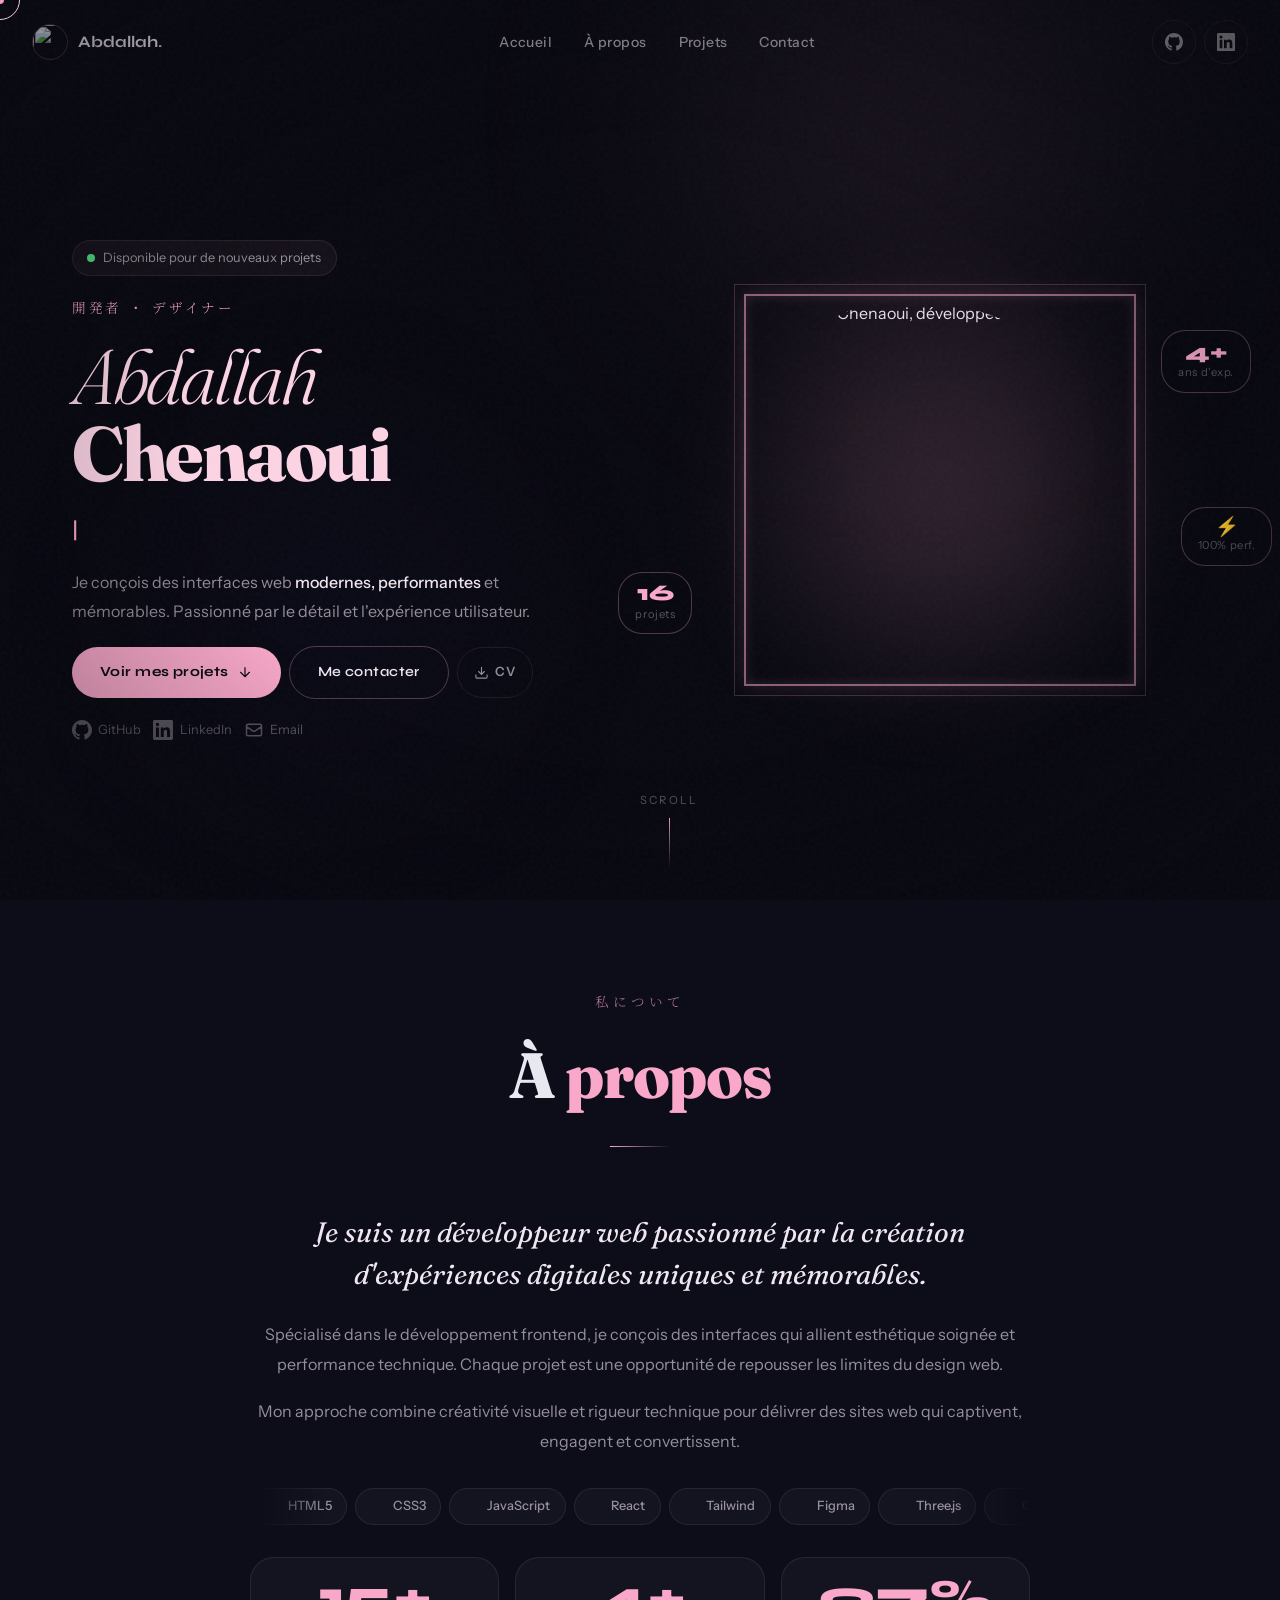
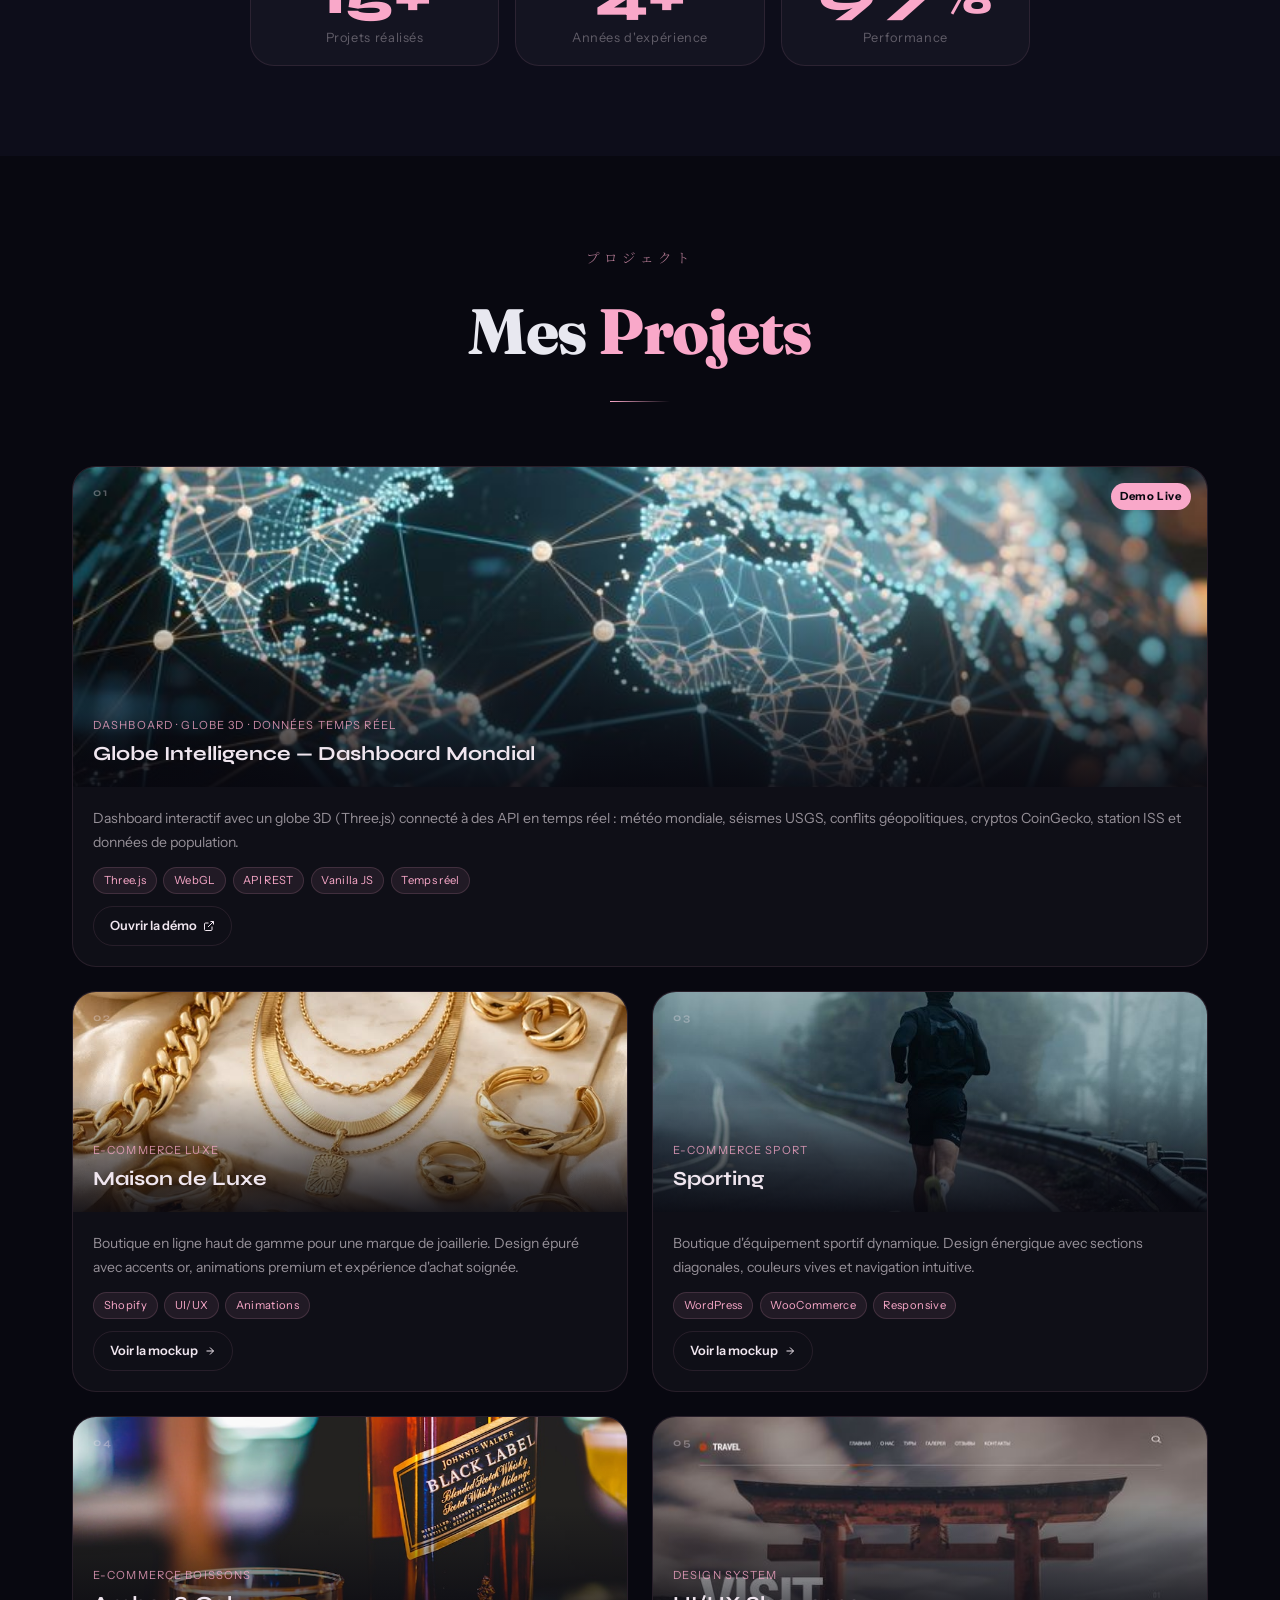
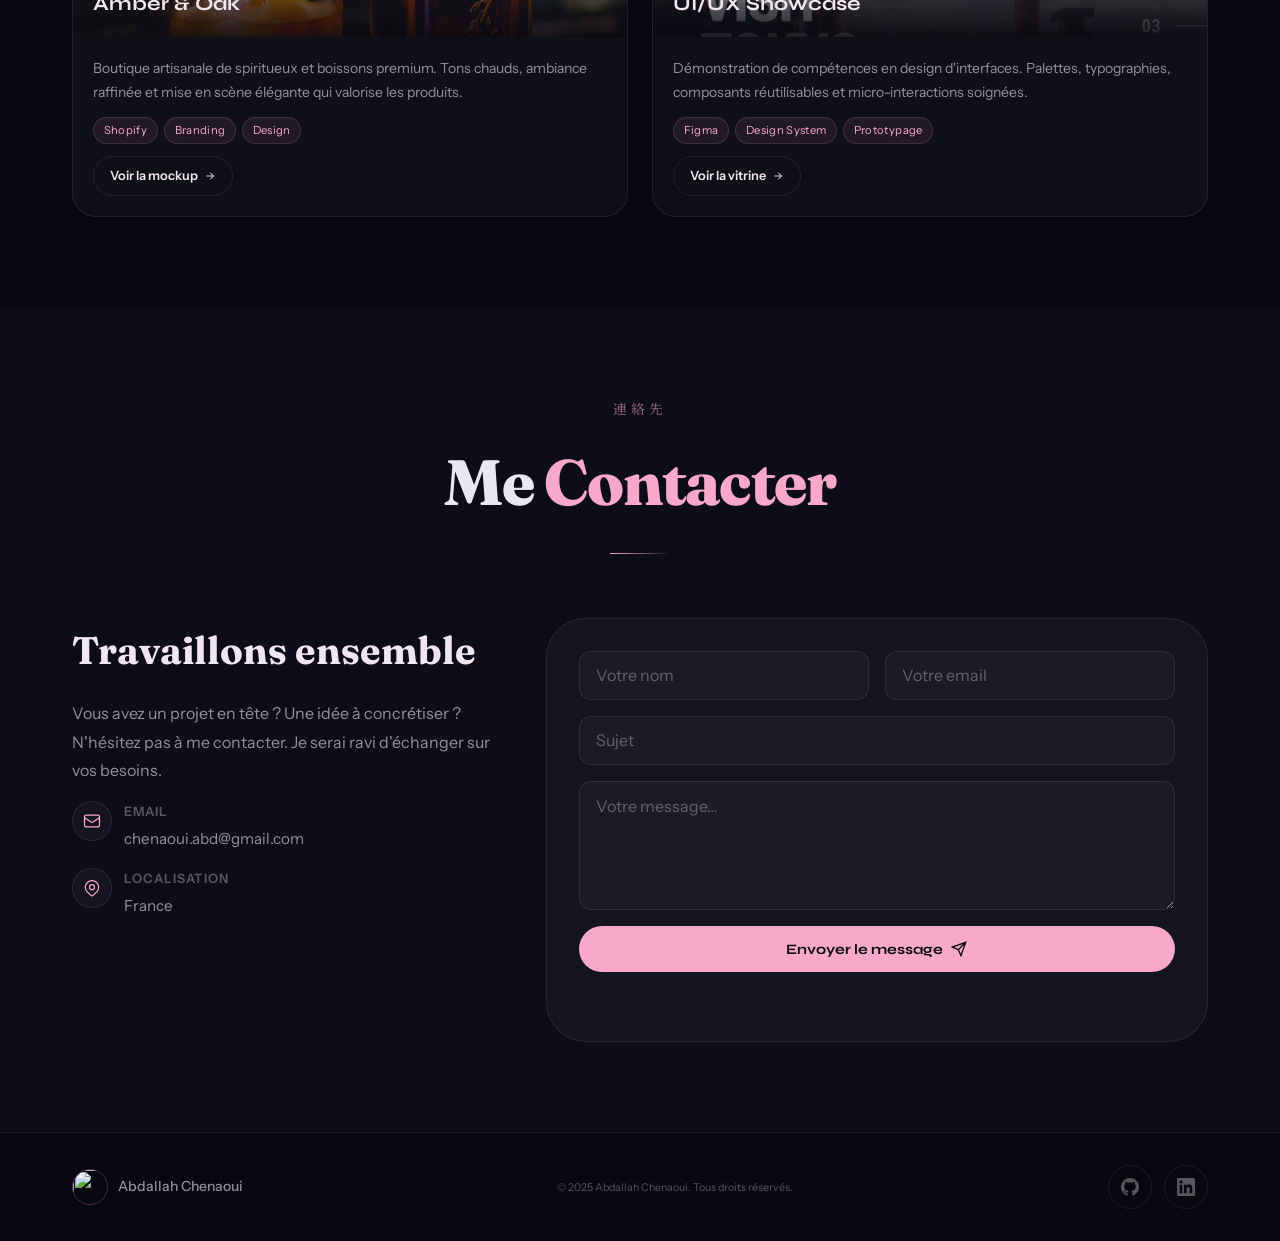
==== index.html @ 3920152a "Initial commit" ====
<!DOCTYPE html>
<html lang="fr">
<head>
  <meta charset="UTF-8">
  <meta name="viewport" content="width=device-width, initial-scale=1">
  <title>Abdallah Chenaoui — Développeur Web</title>
  <meta name="description" content="Portfolio d'Abdallah Chenaoui, développeur web avec 4 ans d'expérience. Spécialisé en interfaces modernes, performantes et accessibles.">

  <!-- SEO -->
  <meta name="robots" content="index, follow">
  <meta name="author" content="Abdallah Chenaoui">
  <link rel="canonical" href="https://abd-chenaoui.github.io/">

  <!-- Open Graph (réseaux sociaux, aperçu de lien) -->
  <meta property="og:title" content="Abdallah Chenaoui — Développeur Web">
  <meta property="og:description" content="4 ans d'expérience · 16 projets réalisés · HTML CSS JS React">
  <meta property="og:type" content="website">
  <meta property="og:url" content="https://abd-chenaoui.github.io/">
  <meta property="og:image" content="https://abd-chenaoui.github.io/photo.jpg">
  <meta property="og:locale" content="fr_FR">

  <!-- Twitter Card -->
  <meta name="twitter:card" content="summary_large_image">
  <meta name="twitter:title" content="Abdallah Chenaoui — Développeur Web">
  <meta name="twitter:description" content="4 ans d'expérience · 16 projets réalisés · HTML CSS JS React">
  <meta name="twitter:image" content="https://abd-chenaoui.github.io/photo.jpg">

  <!-- Schema.org : données structurées pour les moteurs de recherche -->
  <script type="application/ld+json">
  {
    "@context": "https://schema.org",
    "@type": "Person",
    "name": "Abdallah Chenaoui",
    "jobTitle": "Développeur Web",
    "email": "chenaoui.abd@gmail.com",
    "telephone": "+33621758979",
    "url": "https://abd-chenaoui.github.io/",
    "sameAs": [
      "https://github.com/abd-chenaoui",
      "https://www.linkedin.com/in/abd-chenaoui-pro"
    ],
    "knowsAbout": ["HTML", "CSS", "JavaScript", "React", "UI/UX", "Web Design"]
  }
  </script>

  <!-- Performance : preconnect avant toute requête externe -->
  <link rel="preconnect" href="https://fonts.googleapis.com">
  <link rel="preconnect" href="https://fonts.gstatic.com" crossorigin>
  <link rel="preconnect" href="https://cdn.jsdelivr.net">
  <link rel="preconnect" href="https://cdn.simpleicons.org">
  <link rel="dns-prefetch" href="//cdn.jsdelivr.net"><!-- fallback navigateurs anciens -->

  <!-- Fonts avec display=swap = texte visible immédiatement -->
  <link href="https://fonts.googleapis.com/css2?family=Fraunces:ital,opsz,wght@0,9..144,300;0,9..144,700;0,9..144,800;1,9..144,400&family=Syne:wght@700;800&family=Instrument+Sans:wght@400;500;600&family=Noto+Serif+JP:wght@200;300&display=swap" rel="stylesheet">

  <!-- Styles -->
  <link rel="stylesheet" href="css/main.css">
  <link rel="stylesheet" href="css/animations.css">

  <!-- Styles critiques inline pour le hero (évite FOUC) -->
  <style>
    /* Animation d'entrée des éléments hero — inline pour performance */
    .hero-available { animation: heroIn 0.7s 3.2s var(--ease-spring) both; }
    .hero-jp        { animation: heroIn 0.7s 3.4s var(--ease-spring) both; }
    .hero-name      { animation: heroIn 0.8s 3.6s var(--ease-spring) both; }
    .hero-role-wrap { animation: heroIn 0.7s 3.8s var(--ease-spring) both; }
    .hero-desc      { animation: heroIn 0.7s 4.0s var(--ease-spring) both; }
    .hero-actions   { animation: heroIn 0.7s 4.2s var(--ease-spring) both; }
    .hero-socials   { animation: heroIn 0.7s 4.4s var(--ease-spring) both; }
    .hero-visual    { animation: heroPhotoIn 1s 3.5s var(--ease-spring) both; }
    @keyframes heroIn {
      from { opacity: 0; transform: translateY(28px); }
      to   { opacity: 1; transform: translateY(0); }
    }
    @keyframes heroPhotoIn {
      from { opacity: 0; transform: translateX(40px) scale(0.95); }
      to   { opacity: 1; transform: translateX(0) scale(1); }
    }
  </style>
</head>
<body>

  <!-- Skip link : accessibilité clavier (WCAG 2.4.1) -->
  <a href="#main-content" class="skip-link">Aller au contenu principal</a>

  <!-- Barre de progression de scroll (CSS Scroll-Driven, zéro JS) -->
  <div class="scroll-progress" aria-hidden="true"></div>

  <!-- Curseur personnalisé (desktop uniquement via JS) -->
  <div class="cursor-dot" aria-hidden="true"></div>
  <div class="cursor-ring" aria-hidden="true"></div>

  <!-- ============================================
       LOADER — kanji sakura
       ============================================ -->
  <div class="loader" role="status" aria-label="Chargement en cours">
    <div class="loader-kanji" aria-hidden="true">桜</div>
    <div class="loader-bar" aria-hidden="true">
      <div class="loader-fill"></div>
    </div>
    <span class="loader-label">Chargement…</span>
  </div>

  <!-- ============================================
       NAVIGATION
       ============================================ -->
  <header role="banner">
    <nav class="nav" aria-label="Navigation principale">
      <!-- Logo = photo + nom -->
      <a href="#accueil" class="nav-logo" aria-label="Retour à l'accueil">
        <img src="photo.jpg" alt="" class="logo-photo" width="36" height="36" aria-hidden="true">
        <span class="nav-logo-name">Abdallah<span class="nav-logo-dot">.</span></span>
      </a>

      <!-- Liens desktop -->
      <ul class="nav-links" role="list">
        <li><a href="#accueil">Accueil</a></li>
        <li><a href="#a-propos">À propos</a></li>
        <li><a href="#projets">Projets</a></li>
        <li><a href="#contact">Contact</a></li>
      </ul>

      <!-- Liens sociaux -->
      <div class="nav-socials" aria-label="Liens sociaux">
        <a href="https://github.com/abd-chenaoui" target="_blank" rel="noopener noreferrer" aria-label="Profil GitHub">
          <svg width="18" height="18" viewBox="0 0 24 24" fill="currentColor" aria-hidden="true" focusable="false">
            <path d="M12 0C5.374 0 0 5.373 0 12c0 5.302 3.438 9.8 8.207 11.387.6.111.793-.261.793-.577v-2.234c-3.338.726-4.033-1.416-4.033-1.416-.546-1.387-1.333-1.756-1.333-1.756-1.09-.745.083-.729.083-.729 1.205.084 1.839 1.237 1.839 1.237 1.07 1.834 2.807 1.304 3.492.997.107-.775.418-1.305.762-1.604-2.665-.305-5.467-1.334-5.467-5.931 0-1.311.469-2.381 1.236-3.221-.124-.303-.535-1.524.117-3.176 0 0 1.008-.322 3.301 1.23A11.509 11.509 0 0112 5.803c1.02.005 2.047.138 3.006.404 2.291-1.552 3.297-1.23 3.297-1.23.653 1.653.242 2.874.118 3.176.77.84 1.235 1.911 1.235 3.221 0 4.609-2.807 5.624-5.479 5.921.43.372.823 1.102.823 2.222v3.293c0 .319.192.694.801.576C20.566 21.797 24 17.3 24 12c0-6.627-5.373-12-12-12z"/>
          </svg>
        </a>
        <a href="https://www.linkedin.com/in/abd-chenaoui-pro" target="_blank" rel="noopener noreferrer" aria-label="Profil LinkedIn">
          <svg width="18" height="18" viewBox="0 0 24 24" fill="currentColor" aria-hidden="true" focusable="false">
            <path d="M20.447 20.452h-3.554v-5.569c0-1.328-.027-3.037-1.852-3.037-1.853 0-2.136 1.445-2.136 2.939v5.667H9.351V9h3.414v1.561h.046c.477-.9 1.637-1.85 3.37-1.85 3.601 0 4.267 2.37 4.267 5.455v6.286zM5.337 7.433a2.062 2.062 0 01-2.063-2.065 2.064 2.064 0 112.063 2.065zm1.782 13.019H3.555V9h3.564v11.452zM22.225 0H1.771C.792 0 0 .774 0 1.729v20.542C0 23.227.792 24 1.771 24h20.451C23.2 24 24 23.227 24 22.271V1.729C24 .774 23.2 0 22.222 0h.003z"/>
          </svg>
        </a>
      </div>

      <!-- Hamburger mobile -->
      <button class="nav-toggle" aria-label="Ouvrir le menu" aria-expanded="false" aria-controls="mobile-menu" type="button">
        <span aria-hidden="true"></span>
        <span aria-hidden="true"></span>
        <span aria-hidden="true"></span>
      </button>
    </nav>

    <!-- Backdrop sombre cliquable pour fermer le menu mobile -->
    <div class="mobile-overlay" id="mobile-overlay" aria-hidden="true"></div>

    <!-- Menu mobile — panneau latéral version améliorée -->
    <nav class="mobile-menu" id="mobile-menu" aria-label="Menu mobile" aria-hidden="true">
      <!-- En-tête du panneau -->
      <div class="mobile-menu-header">
        <span class="mobile-menu-label">Navigation</span>
        <button class="mobile-menu-close" id="mobile-menu-close" aria-label="Fermer le menu" type="button">
          <span class="x-icon" aria-hidden="true">
            <span class="x-line x-line-1"></span>
            <span class="x-line x-line-2"></span>
          </span>
        </button>
      </div>

      <!-- Liens principaux — sans numéros -->
      <ul class="mobile-nav-links" role="list">
        <li><a href="#accueil"  class="mobile-nav-link">Accueil</a></li>
        <li><a href="#a-propos" class="mobile-nav-link">À propos</a></li>
        <li><a href="#projets"  class="mobile-nav-link">Projets</a></li>
        <li><a href="#contact"  class="mobile-nav-link">Contact</a></li>
      </ul>

      <!-- Footer : icônes sociales + tagline -->
      <div class="mobile-menu-footer">
        <div class="mobile-menu-sep" aria-hidden="true"></div>
        <div class="mobile-social-links">
          <a href="https://github.com/abd-chenaoui" target="_blank" rel="noopener noreferrer" class="mobile-social-link" aria-label="GitHub">
            <svg width="20" height="20" viewBox="0 0 24 24" fill="currentColor" aria-hidden="true"><path d="M12 2C6.477 2 2 6.477 2 12c0 4.418 2.865 8.166 6.839 9.489.5.092.682-.217.682-.482 0-.237-.009-.868-.013-1.703-2.782.604-3.369-1.341-3.369-1.341-.454-1.155-1.11-1.463-1.11-1.463-.908-.62.069-.608.069-.608 1.003.07 1.531 1.031 1.531 1.031.892 1.529 2.341 1.087 2.91.832.092-.647.35-1.088.636-1.338-2.22-.253-4.555-1.111-4.555-4.943 0-1.091.39-1.984 1.03-2.682-.103-.253-.447-1.27.098-2.646 0 0 .84-.269 2.75 1.025A9.578 9.578 0 0 1 12 6.836a9.59 9.59 0 0 1 2.504.337c1.909-1.294 2.747-1.025 2.747-1.025.547 1.376.203 2.394.1 2.646.64.698 1.028 1.59 1.028 2.682 0 3.841-2.337 4.687-4.565 4.935.359.309.678.919.678 1.852 0 1.336-.012 2.415-.012 2.742 0 .267.18.578.688.48C19.138 20.163 22 16.418 22 12c0-5.523-4.477-10-10-10z"/></svg>
          </a>
          <a href="https://www.linkedin.com/in/abd-chenaoui-pro" target="_blank" rel="noopener noreferrer" class="mobile-social-link" aria-label="LinkedIn">
            <svg width="20" height="20" viewBox="0 0 24 24" fill="currentColor" aria-hidden="true"><path d="M20.447 20.452h-3.554v-5.569c0-1.328-.027-3.037-1.852-3.037-1.853 0-2.136 1.445-2.136 2.939v5.667H9.351V9h3.414v1.561h.046c.477-.9 1.637-1.85 3.37-1.85 3.601 0 4.267 2.37 4.267 5.455v6.286zM5.337 7.433a2.062 2.062 0 0 1-2.063-2.065 2.064 2.064 0 1 1 2.063 2.065zm1.782 13.019H3.555V9h3.564v11.452zM22.225 0H1.771C.792 0 0 .774 0 1.729v20.542C0 23.227.792 24 1.771 24h20.451C23.2 24 24 23.227 24 22.271V1.729C24 .774 23.2 0 22.222 0h.003z"/></svg>
          </a>
        </div>
        <p class="mobile-menu-tagline">Disponible · Dev Web & UI</p>
      </div>
    </nav>
  </header>

  <main id="main-content">

    <!-- ============================================
         HERO SECTION
         ============================================ -->
    <section class="hero" id="accueil" aria-label="Introduction">

      <!-- Canvas sakura en arrière-plan -->
      <canvas id="sakura-canvas" class="hero-canvas" aria-hidden="true"></canvas>

      <!-- Blobs de lumière ambiante -->
      <div class="hero-blob hero-blob-1" aria-hidden="true"></div>
      <div class="hero-blob hero-blob-2" aria-hidden="true"></div>

      <div class="hero-inner">

        <!-- COLONNE GAUCHE : texte -->
        <div class="hero-text">

          <!-- Badge disponibilité -->
          <div class="hero-available" role="status">
            <span class="available-dot" aria-hidden="true"></span>
            Disponible pour de nouveaux projets
          </div>

          <!-- Accent japonais -->
          <span class="hero-jp" aria-hidden="true" lang="ja">開発者 ・ デザイナー</span>

          <!-- Titre principal -->
          <h1 class="hero-name">
            <span class="hero-name-first">Abdallah</span>
            <span class="hero-name-last">Chenaoui</span>
          </h1>

          <!-- Rôle avec effet de frappe -->
          <div class="hero-role-wrap" aria-label="Développeur Web · Intégrateur · UI Designer">
            <p class="hero-role">
              <span id="typed-text"></span><span class="typed-cursor" aria-hidden="true">|</span>
            </p>
          </div>

          <!-- Description courte -->
          <p class="hero-desc">
            Je conçois des interfaces web <strong>modernes, performantes</strong> et mémorables.
            Passionné par le détail et l'expérience utilisateur.
          </p>

          <!-- CTA principaux -->
          <div class="hero-actions">
            <a href="#projets" class="btn-primary">
              Voir mes projets
              <svg viewBox="0 0 24 24" fill="none" stroke="currentColor" stroke-width="1.8" width="16" height="16" aria-hidden="true" focusable="false">
                <path d="M12 5v14M5 12l7 7 7-7"/>
              </svg>
            </a>
            <a href="#contact" class="btn-secondary">
              Me contacter
            </a>
            <!-- Téléchargement CV -->
            <a href="Cv-Chenaoui-Abdallah-PF.pdf" download class="btn-cv" aria-label="Télécharger mon CV">
              <svg viewBox="0 0 24 24" fill="none" stroke="currentColor" stroke-width="1.8" width="15" height="15" aria-hidden="true" focusable="false">
                <path d="M21 15v4a2 2 0 01-2 2H5a2 2 0 01-2-2v-4M7 10l5 5 5-5M12 15V3"/>
              </svg>
              CV
            </a>
          </div>

          <!-- Liens sociaux avec labels -->
          <div class="hero-socials" aria-label="Mes liens">
            <a href="https://github.com/abd-chenaoui" target="_blank" rel="noopener noreferrer" aria-label="GitHub">
              <svg viewBox="0 0 24 24" fill="currentColor" width="20" height="20" aria-hidden="true" focusable="false">
                <path d="M12 0C5.374 0 0 5.373 0 12c0 5.302 3.438 9.8 8.207 11.387.6.111.793-.261.793-.577v-2.234c-3.338.726-4.033-1.416-4.033-1.416-.546-1.387-1.333-1.756-1.333-1.756-1.09-.745.083-.729.083-.729 1.205.084 1.839 1.237 1.839 1.237 1.07 1.834 2.807 1.304 3.492.997.107-.775.418-1.305.762-1.604-2.665-.305-5.467-1.334-5.467-5.931 0-1.311.469-2.381 1.236-3.221-.124-.303-.535-1.524.117-3.176 0 0 1.008-.322 3.301 1.23A11.509 11.509 0 0112 5.803c1.02.005 2.047.138 3.006.404 2.291-1.552 3.297-1.23 3.297-1.23.653 1.653.242 2.874.118 3.176.77.84 1.235 1.911 1.235 3.221 0 4.609-2.807 5.624-5.479 5.921.43.372.823 1.102.823 2.222v3.293c0 .319.192.694.801.576C20.566 21.797 24 17.3 24 12c0-6.627-5.373-12-12-12z"/>
              </svg>
              <span>GitHub</span>
            </a>
            <a href="https://www.linkedin.com/in/abd-chenaoui-pro" target="_blank" rel="noopener noreferrer" aria-label="LinkedIn">
              <svg viewBox="0 0 24 24" fill="currentColor" width="20" height="20" aria-hidden="true" focusable="false">
                <path d="M20.447 20.452h-3.554v-5.569c0-1.328-.027-3.037-1.852-3.037-1.853 0-2.136 1.445-2.136 2.939v5.667H9.351V9h3.414v1.561h.046c.477-.9 1.637-1.85 3.37-1.85 3.601 0 4.267 2.37 4.267 5.455v6.286zM5.337 7.433a2.062 2.062 0 01-2.063-2.065 2.064 2.064 0 112.063 2.065zm1.782 13.019H3.555V9h3.564v11.452zM22.225 0H1.771C.792 0 0 .774 0 1.729v20.542C0 23.227.792 24 1.771 24h20.451C23.2 24 24 23.227 24 22.271V1.729C24 .774 23.2 0 22.222 0h.003z"/>
              </svg>
              <span>LinkedIn</span>
            </a>
            <a href="mailto:chenaoui.abd@gmail.com" aria-label="Envoyer un email">
              <svg viewBox="0 0 24 24" fill="none" stroke="currentColor" stroke-width="1.8" width="20" height="20" aria-hidden="true" focusable="false">
                <path d="M3 8l7.89 5.26a2 2 0 002.22 0L21 8M5 19h14a2 2 0 002-2V7a2 2 0 00-2-2H5a2 2 0 00-2 2v10a2 2 0 002 2z"/>
              </svg>
              <span>Email</span>
            </a>
          </div>
        </div><!-- /hero-text -->

        <!-- COLONNE DROITE : photo -->
        <div class="hero-visual" aria-hidden="true">
          <div class="hero-photo-wrap">
            <!-- Photo LCP : fetchpriority="high", sans lazy loading -->
            <img src="photo.jpg"
                 alt="Abdallah Chenaoui, développeur web"
                 class="hero-photo"
                 width="420" height="420"
                 fetchpriority="high"
                 decoding="async">
            <!-- Anneau décoratif animé -->
            <div class="hero-photo-ring hero-photo-ring-1"></div>
            <div class="hero-photo-ring hero-photo-ring-2"></div>
            <!-- Lueur sakura derrière la photo -->
            <div class="hero-photo-glow"></div>
          </div>

          <!-- Badges flottants autour de la photo -->
          <div class="badge-float badge-exp">
            <span class="badge-num">4+</span>
            <span class="badge-label">ans d'exp.</span>
          </div>
          <div class="badge-float badge-proj">
            <span class="badge-num">16</span>
            <span class="badge-label">projets</span>
          </div>
          <div class="badge-float badge-perf">
            <span class="badge-icon" aria-hidden="true">⚡</span>
            <span class="badge-label">100% perf.</span>
          </div>
        </div><!-- /hero-visual -->

      </div><!-- /hero-inner -->

      <!-- Indicateur de scroll -->
      <div class="hero-scroll" aria-hidden="true">
        <span>Scroll</span>
        <div class="scroll-line"></div>
      </div>

    </section><!-- /hero -->

    <!-- ============================================
         ABOUT SECTION
         ============================================ -->
    <section class="section about" id="a-propos" aria-labelledby="about-title">

      <!-- Logos qui tombent en arrière-plan -->
      <div class="skills-rain" aria-hidden="true">
        <div class="skill-falling" style="--x:5%;--delay:0s;--duration:18s"><img src="https://cdn.jsdelivr.net/gh/devicons/devicon@latest/icons/html5/html5-original.svg" alt=""></div>
        <div class="skill-falling" style="--x:15%;--delay:3s;--duration:22s"><img src="https://cdn.jsdelivr.net/gh/devicons/devicon@latest/icons/css3/css3-original.svg" alt=""></div>
        <div class="skill-falling" style="--x:28%;--delay:7s;--duration:20s"><img src="https://cdn.jsdelivr.net/gh/devicons/devicon@latest/icons/javascript/javascript-original.svg" alt=""></div>
        <div class="skill-falling" style="--x:42%;--delay:2s;--duration:24s"><img src="https://cdn.jsdelivr.net/gh/devicons/devicon@latest/icons/react/react-original.svg" alt=""></div>
        <div class="skill-falling" style="--x:55%;--delay:10s;--duration:19s"><img src="https://cdn.jsdelivr.net/gh/devicons/devicon@latest/icons/tailwindcss/tailwindcss-original.svg" alt=""></div>
        <div class="skill-falling" style="--x:68%;--delay:5s;--duration:21s"><img src="https://cdn.jsdelivr.net/gh/devicons/devicon@latest/icons/figma/figma-original.svg" alt=""></div>
        <div class="skill-falling" style="--x:78%;--delay:12s;--duration:23s"><img src="https://cdn.jsdelivr.net/gh/devicons/devicon@latest/icons/threejs/threejs-original.svg" alt="" class="skill-logo-invert"></div>
        <div class="skill-falling" style="--x:88%;--delay:1s;--duration:17s"><img src="https://cdn.jsdelivr.net/gh/devicons/devicon@latest/icons/git/git-original.svg" alt=""></div>
        <div class="skill-falling" style="--x:35%;--delay:14s;--duration:25s"><img src="https://cdn.jsdelivr.net/gh/devicons/devicon@latest/icons/wordpress/wordpress-plain.svg" alt="" class="skill-logo-invert"></div>
        <div class="skill-falling" style="--x:92%;--delay:8s;--duration:20s"><img src="https://cdn.simpleicons.org/shopify/7AB55C" alt=""></div>
      </div>

      <div class="container">
        <div class="section-header reveal">
          <span class="section-tag" aria-hidden="true">私について</span>
          <h2 class="section-title" id="about-title">À <span class="accent">propos</span></h2>
          <div class="section-line" aria-hidden="true"></div>
        </div>

        <div class="about-centered">
          <p class="about-lead reveal">
            Je suis un développeur web passionné par la création d'expériences digitales uniques et mémorables.
          </p>
          <p class="about-body reveal reveal-delay-1">
            Spécialisé dans le développement frontend, je conçois des interfaces qui allient esthétique soignée et performance technique. Chaque projet est une opportunité de repousser les limites du design web.
          </p>
          <p class="about-body reveal reveal-delay-2">
            Mon approche combine créativité visuelle et rigueur technique pour délivrer des sites web qui captivent, engagent et convertissent.
          </p>

          <!-- Défilement de logos de compétences -->
          <div class="skills-marquee reveal reveal-delay-3" aria-label="Compétences techniques">
            <div class="skills-marquee-track" aria-hidden="true">
              <div class="skill-chip"><img src="https://cdn.jsdelivr.net/gh/devicons/devicon@latest/icons/html5/html5-original.svg" alt=""> HTML5</div>
              <div class="skill-chip"><img src="https://cdn.jsdelivr.net/gh/devicons/devicon@latest/icons/css3/css3-original.svg" alt=""> CSS3</div>
              <div class="skill-chip"><img src="https://cdn.jsdelivr.net/gh/devicons/devicon@latest/icons/javascript/javascript-original.svg" alt=""> JavaScript</div>
              <div class="skill-chip"><img src="https://cdn.jsdelivr.net/gh/devicons/devicon@latest/icons/react/react-original.svg" alt=""> React</div>
              <div class="skill-chip"><img src="https://cdn.jsdelivr.net/gh/devicons/devicon@latest/icons/tailwindcss/tailwindcss-original.svg" alt=""> Tailwind</div>
              <div class="skill-chip"><img src="https://cdn.jsdelivr.net/gh/devicons/devicon@latest/icons/figma/figma-original.svg" alt=""> Figma</div>
              <div class="skill-chip"><img src="https://cdn.jsdelivr.net/gh/devicons/devicon@latest/icons/threejs/threejs-original.svg" alt="" class="skill-logo-invert"> Three.js</div>
              <div class="skill-chip"><img src="https://cdn.jsdelivr.net/gh/devicons/devicon@latest/icons/git/git-original.svg" alt=""> Git</div>
              <div class="skill-chip"><img src="https://cdn.jsdelivr.net/gh/devicons/devicon@latest/icons/wordpress/wordpress-plain.svg" alt="" class="skill-logo-invert"> WordPress</div>
              <div class="skill-chip"><img src="https://cdn.simpleicons.org/shopify/7AB55C" alt=""> Shopify</div>
              <!-- Doublon pour boucle infinie CSS -->
              <div class="skill-chip" aria-hidden="true"><img src="https://cdn.jsdelivr.net/gh/devicons/devicon@latest/icons/html5/html5-original.svg" alt=""> HTML5</div>
              <div class="skill-chip" aria-hidden="true"><img src="https://cdn.jsdelivr.net/gh/devicons/devicon@latest/icons/css3/css3-original.svg" alt=""> CSS3</div>
              <div class="skill-chip" aria-hidden="true"><img src="https://cdn.jsdelivr.net/gh/devicons/devicon@latest/icons/javascript/javascript-original.svg" alt=""> JavaScript</div>
              <div class="skill-chip" aria-hidden="true"><img src="https://cdn.jsdelivr.net/gh/devicons/devicon@latest/icons/react/react-original.svg" alt=""> React</div>
              <div class="skill-chip" aria-hidden="true"><img src="https://cdn.jsdelivr.net/gh/devicons/devicon@latest/icons/tailwindcss/tailwindcss-original.svg" alt=""> Tailwind</div>
              <div class="skill-chip" aria-hidden="true"><img src="https://cdn.jsdelivr.net/gh/devicons/devicon@latest/icons/figma/figma-original.svg" alt=""> Figma</div>
              <div class="skill-chip" aria-hidden="true"><img src="https://cdn.jsdelivr.net/gh/devicons/devicon@latest/icons/threejs/threejs-original.svg" alt="" class="skill-logo-invert"> Three.js</div>
              <div class="skill-chip" aria-hidden="true"><img src="https://cdn.jsdelivr.net/gh/devicons/devicon@latest/icons/git/git-original.svg" alt=""> Git</div>
              <div class="skill-chip" aria-hidden="true"><img src="https://cdn.jsdelivr.net/gh/devicons/devicon@latest/icons/wordpress/wordpress-plain.svg" alt="" class="skill-logo-invert"> WordPress</div>
              <div class="skill-chip" aria-hidden="true"><img src="https://cdn.simpleicons.org/shopify/7AB55C" alt=""> Shopify</div>
            </div>
          </div>

          <!-- Compteurs statistiques -->
          <div class="stats reveal reveal-delay-3" aria-label="Statistiques">
            <div class="stat stagger-item">
              <div class="stat-number" data-count="16" data-suffix="+">0</div>
              <div class="stat-label">Projets réalisés</div>
            </div>
            <div class="stat stagger-item">
              <div class="stat-number" data-count="4" data-suffix="+">0</div>
              <div class="stat-label">Années d'expérience</div>
            </div>
            <div class="stat stagger-item">
              <div class="stat-number" data-count="100" data-suffix="%">0</div>
              <div class="stat-label">Performance</div>
            </div>
          </div>
        </div>
      </div>
    </section><!-- /about -->

    <!-- ============================================
         PROJECTS SECTION
         ============================================ -->
    <section class="section projects" id="projets" aria-labelledby="projects-title">
      <div class="container">
        <div class="section-header reveal">
          <span class="section-tag" aria-hidden="true">プロジェクト</span>
          <h2 class="section-title" id="projects-title">Mes <span class="accent">Projets</span></h2>
          <div class="section-line" aria-hidden="true"></div>
        </div>

        <div class="projects-grid">

          <!-- 01 — Globe Intelligence (projet featured) -->
          <article class="project-card featured stagger-item">
            <span class="project-live-badge">Demo Live</span>
            <span class="project-number" aria-hidden="true">01</span>
            <div class="project-preview">
              <div class="project-preview-bg preview-globe" role="img" aria-label="Aperçu Globe Intelligence Dashboard"></div>
              <div class="project-overlay">
                <span class="project-tag">Dashboard · Globe 3D · Données Temps Réel</span>
                <h3 class="project-title">Globe Intelligence — Dashboard Mondial</h3>
              </div>
            </div>
            <div class="project-info">
              <p class="project-desc">
                Dashboard interactif avec un globe 3D (Three.js) connecté à des API en temps réel : météo mondiale, séismes USGS, conflits géopolitiques, cryptos CoinGecko, station ISS et données de population.
              </p>
              <ul class="project-techs" aria-label="Technologies utilisées">
                <li class="project-tech">Three.js</li>
                <li class="project-tech">WebGL</li>
                <li class="project-tech">API REST</li>
                <li class="project-tech">Vanilla JS</li>
                <li class="project-tech">Temps réel</li>
              </ul>
              <div class="project-actions">
                <a href="projects/globe-dashboard/index.html" class="project-link-demo">
                  Ouvrir la démo
                  <svg viewBox="0 0 24 24" fill="none" stroke="currentColor" stroke-width="2" width="12" height="12" aria-hidden="true" focusable="false">
                    <path d="M18 13v6a2 2 0 01-2 2H5a2 2 0 01-2-2V8a2 2 0 012-2h6M15 3h6v6M10 14L21 3"/>
                  </svg>
                </a>
              </div>
            </div>
          </article>

          <!-- 02 — Luxury Store -->
          <article class="project-card stagger-item">
            <span class="project-number" aria-hidden="true">02</span>
            <div class="project-preview">
              <div class="project-preview-bg preview-luxury" role="img" aria-label="Aperçu Maison de Luxe"></div>
              <div class="project-overlay">
                <span class="project-tag">E-Commerce Luxe</span>
                <h3 class="project-title">Maison de Luxe</h3>
              </div>
            </div>
            <div class="project-info">
              <p class="project-desc">
                Boutique en ligne haut de gamme pour une marque de joaillerie. Design épuré avec accents or, animations premium et expérience d'achat soignée.
              </p>
              <ul class="project-techs" aria-label="Technologies utilisées">
                <li class="project-tech">Shopify</li>
                <li class="project-tech">UI/UX</li>
                <li class="project-tech">Animations</li>
              </ul>
              <div class="project-actions">
                <a href="projects/luxury-store/index.html" class="project-link-demo">
                  Voir la mockup
                  <svg viewBox="0 0 24 24" fill="none" stroke="currentColor" stroke-width="2" width="12" height="12" aria-hidden="true" focusable="false"><path d="M5 12h14M12 5l7 7-7 7"/></svg>
                </a>
              </div>
            </div>
          </article>

          <!-- 03 — Sport Store -->
          <article class="project-card stagger-item">
            <span class="project-number" aria-hidden="true">03</span>
            <div class="project-preview">
              <div class="project-preview-bg preview-sport" role="img" aria-label="Aperçu Sporting"></div>
              <div class="project-overlay">
                <span class="project-tag">E-Commerce Sport</span>
                <h3 class="project-title">Sporting</h3>
              </div>
            </div>
            <div class="project-info">
              <p class="project-desc">
                Boutique d'équipement sportif dynamique. Design énergique avec sections diagonales, couleurs vives et navigation intuitive.
              </p>
              <ul class="project-techs" aria-label="Technologies utilisées">
                <li class="project-tech">WordPress</li>
                <li class="project-tech">WooCommerce</li>
                <li class="project-tech">Responsive</li>
              </ul>
              <div class="project-actions">
                <a href="projects/sport-store/index.html" class="project-link-demo">
                  Voir la mockup
                  <svg viewBox="0 0 24 24" fill="none" stroke="currentColor" stroke-width="2" width="12" height="12" aria-hidden="true" focusable="false"><path d="M5 12h14M12 5l7 7-7 7"/></svg>
                </a>
              </div>
            </div>
          </article>

          <!-- 04 — Drinks Store -->
          <article class="project-card stagger-item">
            <span class="project-number" aria-hidden="true">04</span>
            <div class="project-preview">
              <div class="project-preview-bg preview-drinks" role="img" aria-label="Aperçu Amber & Oak"></div>
              <div class="project-overlay">
                <span class="project-tag">E-Commerce Boissons</span>
                <h3 class="project-title">Amber &amp; Oak</h3>
              </div>
            </div>
            <div class="project-info">
              <p class="project-desc">
                Boutique artisanale de spiritueux et boissons premium. Tons chauds, ambiance raffinée et mise en scène élégante qui valorise les produits.
              </p>
              <ul class="project-techs" aria-label="Technologies utilisées">
                <li class="project-tech">Shopify</li>
                <li class="project-tech">Branding</li>
                <li class="project-tech">Design</li>
              </ul>
              <div class="project-actions">
                <a href="projects/drinks-store/index.html" class="project-link-demo">
                  Voir la mockup
                  <svg viewBox="0 0 24 24" fill="none" stroke="currentColor" stroke-width="2" width="12" height="12" aria-hidden="true" focusable="false"><path d="M5 12h14M12 5l7 7-7 7"/></svg>
                </a>
              </div>
            </div>
          </article>

          <!-- 05 — UI/UX Showcase -->
          <article class="project-card stagger-item">
            <span class="project-number" aria-hidden="true">05</span>
            <div class="project-preview">
              <div class="project-preview-bg preview-uiux" role="img" aria-label="Aperçu UI/UX Showcase"></div>
              <div class="project-overlay">
                <span class="project-tag">Design System</span>
                <h3 class="project-title">UI/UX Showcase</h3>
              </div>
            </div>
            <div class="project-info">
              <p class="project-desc">
                Démonstration de compétences en design d'interfaces. Palettes, typographies, composants réutilisables et micro-interactions soignées.
              </p>
              <ul class="project-techs" aria-label="Technologies utilisées">
                <li class="project-tech">Figma</li>
                <li class="project-tech">Design System</li>
                <li class="project-tech">Prototypage</li>
              </ul>
              <div class="project-actions">
                <a href="projects/ui-ux/index.html" class="project-link-demo">
                  Voir la vitrine
                  <svg viewBox="0 0 24 24" fill="none" stroke="currentColor" stroke-width="2" width="12" height="12" aria-hidden="true" focusable="false"><path d="M5 12h14M12 5l7 7-7 7"/></svg>
                </a>
              </div>
            </div>
          </article>

        </div>
      </div>
    </section><!-- /projects -->

    <!-- ============================================
         CONTACT SECTION
         ============================================ -->
    <section class="section contact" id="contact" aria-labelledby="contact-title">
      <div class="container">
        <div class="section-header reveal">
          <span class="section-tag" aria-hidden="true">連絡先</span>
          <h2 class="section-title" id="contact-title">Me <span class="accent">Contacter</span></h2>
          <div class="section-line" aria-hidden="true"></div>
        </div>

        <div class="contact-grid">
          <!-- Informations de contact -->
          <div class="contact-text reveal">
            <h3>Travaillons ensemble</h3>
            <p>Vous avez un projet en tête ? Une idée à concrétiser ? N'hésitez pas à me contacter. Je serai ravi d'échanger sur vos besoins.</p>

            <address class="contact-details">
              <div class="contact-detail">
                <div class="contact-detail-icon" aria-hidden="true">
                  <svg width="20" height="20" viewBox="0 0 24 24" fill="none" stroke="currentColor" stroke-width="1.5">
                    <path d="M3 8l7.89 5.26a2 2 0 002.22 0L21 8M5 19h14a2 2 0 002-2V7a2 2 0 00-2-2H5a2 2 0 00-2 2v10a2 2 0 002 2z"/>
                  </svg>
                </div>
                <div class="contact-detail-text">
                  <strong>Email</strong>
                  <a href="mailto:chenaoui.abd@gmail.com">chenaoui.abd@gmail.com</a>
                </div>
              </div>

              <div class="contact-detail">
                <div class="contact-detail-icon" aria-hidden="true">
                  <svg width="20" height="20" viewBox="0 0 24 24" fill="none" stroke="currentColor" stroke-width="1.5">
                    <path d="M17.657 16.657L13.414 20.9a1.998 1.998 0 01-2.827 0l-4.244-4.243a8 8 0 1111.314 0z"/>
                    <path d="M15 11a3 3 0 11-6 0 3 3 0 016 0z"/>
                  </svg>
                </div>
                <div class="contact-detail-text">
                  <strong>Localisation</strong>
                  <span>France</span>
                </div>
              </div>
            </address>
          </div>

          <!-- Formulaire de contact via Formspree -->
          <form id="contact-form"
                action="https://formspree.io/f/xkoqoova"
                method="POST"
                class="contact-form reveal reveal-delay-2"
                aria-label="Formulaire de contact"
                novalidate>
            <div class="form-row">
              <div class="form-group">
                <label for="contact-name" class="sr-only">Votre nom</label>
                <input type="text" id="contact-name" name="name" placeholder="Votre nom" required autocomplete="name">
              </div>
              <div class="form-group">
                <label for="contact-email" class="sr-only">Votre email</label>
                <input type="email" id="contact-email" name="email" placeholder="Votre email" required autocomplete="email">
              </div>
            </div>
            <div class="form-group">
              <label for="contact-subject" class="sr-only">Sujet</label>
              <input type="text" id="contact-subject" name="subject" placeholder="Sujet">
            </div>
            <div class="form-group">
              <label for="contact-message" class="sr-only">Votre message</label>
              <textarea id="contact-message" name="message" placeholder="Votre message…" required rows="5"></textarea>
            </div>
            <button type="submit" class="form-submit">
              Envoyer le message
              <svg width="16" height="16" viewBox="0 0 24 24" fill="none" stroke="currentColor" stroke-width="2" aria-hidden="true" focusable="false">
                <path d="M22 2L11 13M22 2l-7 20-4-9-9-4 20-7z"/>
              </svg>
            </button>
            <div id="form-message" class="form-message" role="status" aria-live="polite"></div>
          </form>

        </div>
      </div>
    </section><!-- /contact -->

  </main>

  <!-- ============================================
       FOOTER
       ============================================ -->
  <footer class="footer" role="contentinfo">
    <div class="container">
      <div class="footer-content">
        <a href="#accueil" class="footer-logo" aria-label="Retour en haut">
          <img src="photo.jpg" alt="" class="logo-photo" width="32" height="32" aria-hidden="true">
          <span>Abdallah Chenaoui</span>
        </a>
        <p class="footer-copy">
          <small>&copy; 2025 Abdallah Chenaoui. Tous droits réservés.</small>
        </p>
        <div class="footer-socials" aria-label="Réseaux sociaux">
          <a href="https://github.com/abd-chenaoui" target="_blank" rel="noopener noreferrer" aria-label="GitHub">
            <svg width="18" height="18" viewBox="0 0 24 24" fill="currentColor" aria-hidden="true" focusable="false">
              <path d="M12 0C5.374 0 0 5.373 0 12c0 5.302 3.438 9.8 8.207 11.387.6.111.793-.261.793-.577v-2.234c-3.338.726-4.033-1.416-4.033-1.416-.546-1.387-1.333-1.756-1.333-1.756-1.09-.745.083-.729.083-.729 1.205.084 1.839 1.237 1.839 1.237 1.07 1.834 2.807 1.304 3.492.997.107-.775.418-1.305.762-1.604-2.665-.305-5.467-1.334-5.467-5.931 0-1.311.469-2.381 1.236-3.221-.124-.303-.535-1.524.117-3.176 0 0 1.008-.322 3.301 1.23A11.509 11.509 0 0112 5.803c1.02.005 2.047.138 3.006.404 2.291-1.552 3.297-1.23 3.297-1.23.653 1.653.242 2.874.118 3.176.77.84 1.235 1.911 1.235 3.221 0 4.609-2.807 5.624-5.479 5.921.43.372.823 1.102.823 2.222v3.293c0 .319.192.694.801.576C20.566 21.797 24 17.3 24 12c0-6.627-5.373-12-12-12z"/>
            </svg>
          </a>
          <a href="https://www.linkedin.com/in/abd-chenaoui-pro" target="_blank" rel="noopener noreferrer" aria-label="LinkedIn">
            <svg width="18" height="18" viewBox="0 0 24 24" fill="currentColor" aria-hidden="true" focusable="false">
              <path d="M20.447 20.452h-3.554v-5.569c0-1.328-.027-3.037-1.852-3.037-1.853 0-2.136 1.445-2.136 2.939v5.667H9.351V9h3.414v1.561h.046c.477-.9 1.637-1.85 3.37-1.85 3.601 0 4.267 2.37 4.267 5.455v6.286zM5.337 7.433a2.062 2.062 0 01-2.063-2.065 2.064 2.064 0 112.063 2.065zm1.782 13.019H3.555V9h3.564v11.452zM22.225 0H1.771C.792 0 0 .774 0 1.729v20.542C0 23.227.792 24 1.771 24h20.451C23.2 24 24 23.227 24 22.271V1.729C24 .774 23.2 0 22.222 0h.003z"/>
            </svg>
          </a>
        </div>
      </div>
    </div>
  </footer>

  <!-- Scripts en defer = ne bloquent pas le parsing HTML (réduit le TBT) -->
  <script src="js/sakura.js" defer></script>
  <script src="js/main.js" defer></script>

</body>
</html>
---- css/main.css ----
/* ============================================
   DESIGN TOKENS & RESET
   Portfolio — Abdallah Chenaoui
   ============================================ */

/* Police : importée via <link> dans le HTML (plus performant que @import) */

:root {
  /* ── Palette Sakura ── */
  --sakura:       #f9a8c9;
  --sakura-light: #fcd4e4;
  --sakura-dark:  #e86ba0;
  --sakura-glow:  rgba(249, 168, 201, 0.25);
  --gold:         #f97316;
  --gold-light:   #fdba74;

  /* ── Backgrounds ── */
  --bg-primary:   #080810;
  --bg-secondary: #0d0d1a;
  --bg-card:      rgba(255, 255, 255, 0.03);
  --bg-card-hover: rgba(249, 168, 201, 0.06);
  --bg-glass:     rgba(8, 8, 16, 0.7);

  /* ── Texte ── */
  --text-primary:   #f0e6ef;
  --text-secondary: rgba(240, 230, 239, 0.6);
  --text-muted:     rgba(240, 230, 239, 0.35);

  /* ── Typographie ── */
  --font-display: 'Fraunces', serif;          /* Titres display */
  --font-heading: 'Syne', sans-serif;          /* Headings géométriques */
  --font-body:    'Instrument Sans', sans-serif; /* Corps de texte */
  --font-jp:      'Noto Serif JP', serif;      /* Accents japonais */

  /* ── Espacement (échelle 4px) ── */
  --space-xs:  0.5rem;   /*  8px */
  --space-sm:  1rem;     /* 16px */
  --space-md:  2rem;     /* 32px */
  --space-lg:  4rem;     /* 64px */
  --space-xl:  8rem;     /* 128px */

  /* ── Bordures ── */
  --border-subtle: 1px solid rgba(249, 168, 201, 0.1);
  --border-glow:   1px solid rgba(249, 168, 201, 0.3);
  --radius-sm:  4px;
  --radius-md:  12px;
  --radius-lg:  24px;
  --radius-xl:  40px;
  --radius-full: 9999px;

  /* ── Transitions ── */
  --ease-smooth: cubic-bezier(0.4, 0, 0.2, 1);
  --ease-spring: cubic-bezier(0.34, 1.56, 0.64, 1);
  --ease-out:    cubic-bezier(0.16, 1, 0.3, 1);
  --dur-fast:    150ms;
  --dur-base:    300ms;
  --dur-slow:    600ms;
  --dur-loader:  1s;
}

/* ── Reset ── */
*, *::before, *::after {
  margin: 0;
  padding: 0;
  box-sizing: border-box;
}

html {
  scroll-behavior: smooth;
  overflow-x: hidden;
  font-size: 16px;
}

body {
  font-family: var(--font-body);
  background: var(--bg-primary);
  color: var(--text-primary);
  line-height: 1.7;
  overflow-x: hidden;
  -webkit-font-smoothing: antialiased;
  -moz-osx-font-smoothing: grayscale;
}

a {
  color: inherit;
  text-decoration: none;
}

img {
  max-width: 100%;
  display: block;
}

ul, ol { list-style: none; }

/* Texte pour lecteurs d'écran uniquement */
.sr-only {
  position: absolute;
  width: 1px; height: 1px;
  padding: 0; margin: -1px;
  overflow: hidden;
  clip: rect(0, 0, 0, 0);
  white-space: nowrap;
  border: 0;
}

/* ── Skip link accessibilité ── */
.skip-link {
  position: absolute;
  top: -100%;
  left: var(--space-sm);
  background: var(--sakura);
  color: var(--bg-primary);
  padding: 0.5rem 1rem;
  border-radius: var(--radius-md);
  font-weight: 600;
  z-index: 200000;
  transition: top var(--dur-base);
}
.skip-link:focus { top: var(--space-sm); }

/* ── Focus visible (WCAG 2.4.7) ── */
:focus-visible {
  outline: 2px solid var(--sakura);
  outline-offset: 4px;
  border-radius: var(--radius-sm);
}

/* ── Respecter prefers-reduced-motion ── */
@media (prefers-reduced-motion: reduce) {
  *, *::before, *::after {
    animation-duration: 0.01ms !important;
    transition-duration: 0.01ms !important;
    scroll-behavior: auto !important;
  }
}

/* ── Superpositions globales ── */
/* Grain subtil */
body::before {
  content: '';
  position: fixed; inset: 0;
  background-image: url("data:image/svg+xml,%3Csvg viewBox='0 0 256 256' xmlns='http://www.w3.org/2000/svg'%3E%3Cfilter id='n'%3E%3CfeTurbulence type='fractalNoise' baseFrequency='0.9' numOctaves='4' stitchTiles='stitch'/%3E%3C/filter%3E%3Crect width='100%25' height='100%25' filter='url(%23n)' opacity='0.03'/%3E%3C/svg%3E");
  pointer-events: none;
  z-index: 10000;
}
/* Vignette */
body::after {
  content: '';
  position: fixed; inset: 0;
  background: radial-gradient(ellipse at center, transparent 50%, rgba(8,8,16,0.5) 100%);
  pointer-events: none;
  z-index: 9999;
}


/* ============================================
   CURSEUR PERSONNALISÉ (desktop)
   ============================================ */
.cursor-dot,
.cursor-ring {
  position: fixed;
  top: 0; left: 0;
  pointer-events: none;
  z-index: 99999;
  mix-blend-mode: difference;
  /* transform uniquement pour les animations = chemin composite = 60fps */
  transform: translate(-50%, -50%);
}

.cursor-dot {
  width: 8px; height: 8px;
  background: var(--sakura);
  border-radius: 50%;
  transition: width var(--dur-fast), height var(--dur-fast);
}

.cursor-ring {
  width: 40px; height: 40px;
  border: 1.5px solid var(--sakura-light);
  border-radius: 50%;
  transition: width var(--dur-base) var(--ease-out),
              height var(--dur-base) var(--ease-out),
              border-color var(--dur-base);
}

body.cursor-hover .cursor-dot  { width: 16px; height: 16px; background: var(--gold); }
body.cursor-hover .cursor-ring { width: 60px; height: 60px; border-color: var(--gold-light); }


/* ============================================
   LOADER
   ============================================ */
.loader {
  position: fixed; inset: 0;
  background: var(--bg-primary);
  display: flex;
  flex-direction: column;
  align-items: center;
  justify-content: center;
  gap: var(--space-sm);
  z-index: 100000;
  transition: opacity 0.8s var(--ease-out), visibility 0.8s;
}

.loader.loaded { opacity: 0; visibility: hidden; pointer-events: none; }

.loader-kanji {
  font-family: var(--font-jp);
  font-size: 4rem;
  font-weight: 200;
  color: var(--sakura);
  opacity: 0;
  animation: kanjiReveal 1.8s var(--ease-out) forwards;
}

@keyframes kanjiReveal {
  0%   { opacity: 0; transform: translateY(20px) scale(0.8); }
  60%  { opacity: 1; transform: translateY(0) scale(1.05); }
  100% { opacity: 1; transform: translateY(0) scale(1); }
}

.loader-bar {
  width: 160px; height: 1px;
  background: rgba(249, 168, 201, 0.15);
  overflow: hidden;
}

.loader-fill {
  height: 100%;
  background: var(--sakura);
  animation: loaderFill 1.8s var(--ease-out) forwards;
}

@keyframes loaderFill {
  from { width: 0; }
  to   { width: 100%; }
}

.loader-label {
  font-size: 0.75rem;
  color: var(--text-muted);
  letter-spacing: 0.15em;
  text-transform: uppercase;
}


/* ============================================
   NAVIGATION
   ============================================ */
.nav {
  position: fixed;
  top: 0; left: 0; right: 0;
  display: flex;
  align-items: center;
  justify-content: space-between;
  /* safe-area-inset : padding extra pour les iPhones avec notch / Dynamic Island */
  padding: max(1.25rem, env(safe-area-inset-top)) var(--space-md) 1.25rem;
  padding-left: max(var(--space-md), env(safe-area-inset-left));
  padding-right: max(var(--space-md), env(safe-area-inset-right));
  z-index: 1000;
  transition: background var(--dur-base) var(--ease-smooth),
              backdrop-filter var(--dur-base);
}

/* Fond au scroll (ajouté par JS via .scrolled) */
.nav.scrolled {
  background: rgba(8, 8, 16, 0.85);
  backdrop-filter: blur(20px) saturate(180%);
  -webkit-backdrop-filter: blur(20px) saturate(180%);
  border-bottom: var(--border-subtle);
}

/* Logo */
.nav-logo {
  display: flex;
  align-items: center;
  gap: 0.6rem;
  font-family: var(--font-heading);
  font-size: 1rem;
  font-weight: 700;
}

.logo-photo {
  width: 36px; height: 36px;
  border-radius: 50%;
  object-fit: cover;
  border: 1.5px solid var(--sakura-glow);
}

.nav-logo-name { color: var(--text-primary); }
.nav-logo-dot  { color: var(--sakura); }

/* Liens desktop */
.nav-links {
  display: flex;
  gap: var(--space-md);
}

.nav-links a {
  font-size: 0.875rem;
  font-weight: 500;
  color: var(--text-secondary);
  letter-spacing: 0.03em;
  transition: color var(--dur-fast);
  position: relative;
}

/* Soulignement animé au hover */
.nav-links a::after {
  content: '';
  position: absolute;
  bottom: -4px; left: 0;
  width: 0; height: 1px;
  background: var(--sakura);
  transition: width var(--dur-base) var(--ease-out);
}

.nav-links a:hover { color: var(--text-primary); }
.nav-links a:hover::after { width: 100%; }

/* Icônes sociales nav */
.nav-socials {
  display: flex;
  gap: var(--space-xs);
}

.nav-socials a {
  display: flex;
  align-items: center;
  justify-content: center;
  width: 44px; height: 44px; /* 44px = zone tactile minimale WCAG / Apple HIG */
  border-radius: 50%;
  color: var(--text-secondary);
  border: var(--border-subtle);
  /* transition sur transform + opacity = composite = 60fps */
  transition: color var(--dur-fast),
              border-color var(--dur-fast),
              transform var(--dur-base) var(--ease-spring);
}

.nav-socials a:hover {
  color: var(--sakura);
  border-color: var(--sakura);
  transform: translateY(-2px);
}

/* Hamburger mobile */
.nav-toggle {
  display: none;
  flex-direction: column;
  gap: 5px;
  background: none;
  border: none;
  cursor: pointer;
  padding: 11px; /* 11px padding × 2 + ~22px icône = 44px zone tactile minimum (WCAG) */
  min-width: 44px;
  min-height: 44px;
  align-items: center;
  justify-content: center;
}

.nav-toggle span {
  display: block;
  width: 22px; height: 1.5px;
  background: var(--text-primary);
  border-radius: 2px;
  transition: transform var(--dur-base) var(--ease-out),
              opacity var(--dur-base);
}

/* Quand le menu est ouvert : le hamburger se cachait en formant un X via CSS,
   mais le panneau mobile a déjà son propre bouton fermer (X).
   Les deux X se superposaient → on masque le hamburger quand actif */
.nav-toggle.active {
  opacity: 0;
  pointer-events: none; /* empêche les clics accidentels sur le bouton invisible */
}

/* ── Backdrop overlay ── */
.mobile-overlay {
  display: none;
  position: fixed;
  inset: 0;
  background: rgba(0, 0, 0, 0.6);
  z-index: 1000; /* en dessous du panneau (1001) mais au-dessus du contenu de la page */
  opacity: 0;
  transition: opacity var(--dur-base) var(--ease-smooth);
}
.mobile-overlay.open {
  display: block;
  opacity: 1;
}

/* ── Panneau menu mobile — slide depuis le haut ── */
.mobile-menu {
  position: fixed;
  top: 0; left: 0; right: 0;
  background: rgba(8, 8, 20, 0.98);
  backdrop-filter: blur(24px) saturate(180%);
  -webkit-backdrop-filter: blur(24px) saturate(180%);
  border-bottom: 1px solid rgba(255, 255, 255, 0.07);
  padding: 0;
  display: flex;
  flex-direction: column;
  z-index: 1001; /* au-dessus de .nav (1000) pour que le bouton X soit cliquable */
  transform: translateY(-100%);
  transition: transform 0.45s cubic-bezier(0.16, 1, 0.3, 1);
  will-change: transform;
}

.mobile-menu.open {
  transform: translateY(0);
}

/* En-tête du panneau — logo label + bouton fermer */
.mobile-menu-header {
  display: flex;
  align-items: center;
  justify-content: space-between;
  padding: 1.1rem var(--space-md);
  border-bottom: 1px solid rgba(255, 255, 255, 0.06);
}

.mobile-menu-label {
  font-family: var(--font-heading);
  font-size: 0.7rem;
  font-weight: 700;
  letter-spacing: 0.18em;
  text-transform: uppercase;
  color: rgba(255, 255, 255, 0.3);
}

/* Bouton X — sans fond ni bordure, juste l'icône */
.mobile-menu-close {
  display: flex;
  align-items: center;
  justify-content: center;
  width: 44px; height: 44px; /* zone tactile WCAG 44×44px */
  background: none;
  border: none;
  color: rgba(255, 255, 255, 0.5);
  cursor: pointer;
  transition: color 200ms ease;
}
.mobile-menu-close:hover { color: var(--sakura); }

/* Conteneur de l'icône — c'est lui qui tourne au hover */
.x-icon {
  position: relative;
  width: 20px; height: 20px;
  transition: transform 0.4s cubic-bezier(0.34, 1.56, 0.64, 1);
}
.mobile-menu-close:hover .x-icon { transform: rotate(90deg); }

/* Les deux barres du X
   Au départ scaleX(0) → invisibles et repliées au centre */
.x-line {
  position: absolute;
  width: 100%; height: 2px;
  background: currentColor;
  border-radius: 2px;
  top: 50%; left: 0;
  margin-top: -1px;
  transform-origin: center;
}
.x-line-1 { transform: rotate(45deg)  scaleX(0); }
.x-line-2 { transform: rotate(-45deg) scaleX(0); }

/* ── OUVERTURE : les barres se déploient depuis le centre ── */
.mobile-menu.open .x-line-1 {
  transform: rotate(45deg) scaleX(1);
  transition: transform 0.35s cubic-bezier(0.34, 1.56, 0.64, 1) 0.25s;
}
.mobile-menu.open .x-line-2 {
  transform: rotate(-45deg) scaleX(1);
  /* légère avance sur la 2e barre pour un effet décalé */
  transition: transform 0.35s cubic-bezier(0.34, 1.56, 0.64, 1) 0.31s;
}

/* ── FERMETURE : les barres se referment vers le centre ── */
.mobile-menu-close.closing .x-line-1 {
  transform: rotate(45deg) scaleX(0);
  transition: transform 0.2s ease-in 0s;
}
.mobile-menu-close.closing .x-line-2 {
  transform: rotate(-45deg) scaleX(0);
  transition: transform 0.2s ease-in 0.05s;
}

/* Liste des liens de navigation */
.mobile-nav-links {
  list-style: none;
  margin: 0;
  padding: var(--space-sm) 0;
  flex: 1; /* prend tout l'espace vertical disponible */
}

.mobile-nav-links li {
  /* Stagger : glisse depuis la gauche à l'ouverture */
  opacity: 0;
  transform: translateX(-20px);
  transition: opacity 0.35s ease, transform 0.35s cubic-bezier(0.16, 1, 0.3, 1);
  border-bottom: 1px solid rgba(255, 255, 255, 0.04);
}
.mobile-nav-links li:first-child { border-top: 1px solid rgba(255, 255, 255, 0.04); }

.mobile-menu.open .mobile-nav-links li { opacity: 1; transform: translateX(0); }
.mobile-menu.open .mobile-nav-links li:nth-child(1) { transition-delay: 0.12s; }
.mobile-menu.open .mobile-nav-links li:nth-child(2) { transition-delay: 0.18s; }
.mobile-menu.open .mobile-nav-links li:nth-child(3) { transition-delay: 0.24s; }
.mobile-menu.open .mobile-nav-links li:nth-child(4) { transition-delay: 0.30s; }

/* Lien de navigation — grand, sans numéro */
.mobile-nav-link {
  display: flex;
  align-items: center;
  justify-content: space-between;
  padding: 1.1rem var(--space-md) 1.1rem calc(var(--space-md) + 14px);
  font-family: var(--font-heading);
  font-size: 1.45rem;
  font-weight: 700;
  letter-spacing: -0.02em;
  color: rgba(255, 255, 255, 0.45);
  text-decoration: none;
  position: relative;
  transition: color 220ms ease,
              padding-left 280ms cubic-bezier(0.16, 1, 0.3, 1);
}

/* Barre sakura gauche — glisse en hauteur au hover */
.mobile-nav-link::before {
  content: '';
  position: absolute;
  left: 0; top: 50%;
  width: 2.5px;
  height: 0;
  background: var(--sakura);
  border-radius: 2px;
  transform: translateY(-50%);
  transition: height 300ms cubic-bezier(0.34, 1.56, 0.64, 1);
}

/* Flèche droite — glisse depuis la gauche au hover */
.mobile-nav-link::after {
  content: '→';
  font-size: 1rem;
  font-weight: 400;
  letter-spacing: 0;
  color: var(--sakura);
  opacity: 0;
  transform: translateX(-10px);
  transition: opacity 220ms ease, transform 280ms cubic-bezier(0.16, 1, 0.3, 1);
  flex-shrink: 0;
}

.mobile-nav-link:hover,
.mobile-nav-link:focus-visible {
  color: rgba(255, 255, 255, 0.95);
  padding-left: calc(var(--space-md) + 22px);
}
.mobile-nav-link:hover::before,
.mobile-nav-link:focus-visible::before {
  height: 55%;
}
.mobile-nav-link:hover::after,
.mobile-nav-link:focus-visible::after {
  opacity: 1;
  transform: translateX(0);
}

/* Footer : séparateur + icônes sociales + tagline */
.mobile-menu-footer {
  padding: var(--space-sm) var(--space-md) var(--space-md);
}

.mobile-menu-sep {
  height: 1px;
  background: linear-gradient(to right, var(--sakura-glow), transparent);
  margin-bottom: var(--space-md);
}

.mobile-social-links {
  display: flex;
  gap: var(--space-sm);
  margin-bottom: var(--space-sm);
}

/* Icône uniquement — cercle discret */
.mobile-social-link {
  display: flex;
  align-items: center;
  justify-content: center;
  width: 42px; height: 42px;
  border-radius: 50%;
  background: rgba(255, 255, 255, 0.05);
  border: 1px solid rgba(255, 255, 255, 0.09);
  color: rgba(255, 255, 255, 0.4);
  text-decoration: none;
  transition: background 200ms ease, color 200ms ease,
              border-color 200ms ease, transform 250ms cubic-bezier(0.34, 1.56, 0.64, 1);
}
.mobile-social-link:hover {
  background: rgba(249, 168, 201, 0.1);
  border-color: rgba(249, 168, 201, 0.3);
  color: var(--sakura);
  transform: scale(1.1);
}

.mobile-menu-tagline {
  font-size: 0.68rem;
  color: rgba(255, 255, 255, 0.2);
  letter-spacing: 0.08em;
  text-transform: uppercase;
  margin: 0;
}


/* ============================================
   HERO SECTION
   ============================================ */
.hero {
  position: relative;
  min-height: 100vh;    /* fallback pour navigateurs anciens */
  min-height: 100svh;   /* svh = évite le bug iOS avec la barre d'adresse */
  display: flex;
  align-items: center;
  overflow: hidden;
  padding-top: 5rem;    /* espace pour la nav fixe */
}

/* Canvas sakura en fond */
.hero-canvas {
  position: absolute;
  inset: 0;
  width: 100%; height: 100%;
  pointer-events: none;
  opacity: 0.4;
}

/* Blobs de lumière ambiante — GPU via transform */
.hero-blob {
  position: absolute;
  border-radius: 50%;
  filter: blur(120px);
  pointer-events: none;
  will-change: transform; /* alloue un layer GPU pour cette animation */
}

.hero-blob-1 {
  width: 600px; height: 600px;
  background: radial-gradient(circle, rgba(249, 168, 201, 0.12) 0%, transparent 70%);
  top: -20%; right: 5%;
  animation: blobFloat 8s ease-in-out infinite alternate;
}

.hero-blob-2 {
  width: 400px; height: 400px;
  background: radial-gradient(circle, rgba(108, 99, 255, 0.08) 0%, transparent 70%);
  bottom: 10%; left: 10%;
  animation: blobFloat 11s ease-in-out infinite alternate-reverse;
}

@keyframes blobFloat {
  /* transform uniquement = composite = 0 repaints */
  from { transform: translate(0, 0) scale(1); }
  to   { transform: translate(30px, -20px) scale(1.05); }
}

/* Layout interne du hero : split 55/45 */
.hero-inner {
  position: relative;
  z-index: 1;
  display: grid;
  grid-template-columns: 1fr 1fr;
  align-items: center;
  gap: var(--space-lg);
  width: 100%;
  max-width: 1200px;
  margin: 0 auto;
  padding: var(--space-md) var(--space-md);
}

/* ── COLONNE TEXTE ── */
.hero-text {
  display: flex;
  flex-direction: column;
  gap: 1.25rem;
}

/* Badge "Disponible" */
.hero-available {
  display: inline-flex;
  align-items: center;
  gap: 0.5rem;
  padding: 0.4rem 0.9rem;
  border: var(--border-subtle);
  border-radius: var(--radius-full);
  font-size: 0.8rem;
  color: var(--text-secondary);
  background: rgba(249, 168, 201, 0.05);
  width: fit-content;
}

/* Point vert pulsant */
.available-dot {
  width: 8px; height: 8px;
  background: #4ade80;
  border-radius: 50%;
  animation: pulse 2s ease-in-out infinite;
}

@keyframes pulse {
  0%, 100% { opacity: 1; transform: scale(1); }
  50%       { opacity: 0.5; transform: scale(0.8); }
}

/* Accent japonais */
.hero-jp {
  font-family: var(--font-jp);
  font-size: 0.85rem;
  font-weight: 300;
  color: var(--sakura);
  letter-spacing: 0.2em;
  opacity: 0.8;
}

/* Nom principal */
.hero-name {
  font-family: var(--font-display);
  font-size: clamp(3rem, 6vw, 6rem); /* fluide sans media queries */
  font-weight: 800;
  line-height: 1.0;
  letter-spacing: -0.03em;
  display: flex;
  flex-direction: column;
}

.hero-name-first {
  color: var(--text-primary);
  font-style: italic;
  font-weight: 300;
}

.hero-name-last {
  color: var(--sakura);
  font-style: normal;
  font-weight: 800;
}

/* Rôle avec effet de frappe */
.hero-role-wrap { min-height: 1.8em; }

.hero-role {
  font-family: var(--font-heading);
  font-size: clamp(1rem, 2vw, 1.3rem);
  font-weight: 600;
  color: var(--text-secondary);
  letter-spacing: 0.05em;
}

.typed-cursor {
  color: var(--sakura);
  animation: blink 1s step-end infinite;
}

@keyframes blink {
  0%, 100% { opacity: 1; }
  50%       { opacity: 0; }
}

/* Description */
.hero-desc {
  font-size: 1rem;
  color: var(--text-secondary);
  line-height: 1.8;
  max-width: 480px;
}

.hero-desc strong { color: var(--text-primary); font-weight: 500; }

/* Boutons d'action */
.hero-actions {
  display: flex;
  flex-wrap: wrap;
  gap: var(--space-xs);
  align-items: center;
}

/* Bouton principal */
.btn-primary {
  display: inline-flex;
  align-items: center;
  gap: 0.5rem;
  padding: 0.85rem 1.75rem;
  background: var(--sakura);
  color: var(--bg-primary);
  font-family: var(--font-heading);
  font-size: 0.875rem;
  font-weight: 700;
  border-radius: var(--radius-full);
  letter-spacing: 0.03em;
  position: relative;
  overflow: hidden;
  /* transition sur transform + opacity = composite */
  transition: transform var(--dur-base) var(--ease-spring),
              box-shadow var(--dur-base) var(--ease-smooth);
}

.btn-primary::after {
  content: '';
  position: absolute; inset: 0;
  background: radial-gradient(circle, rgba(255,255,255,0.25) 0%, transparent 70%);
  opacity: 0;
  transform: scale(0);
  transition: transform 0.4s var(--ease-smooth), opacity 0.4s;
}

.btn-primary:hover {
  transform: translateY(-3px);
  box-shadow: 0 12px 40px var(--sakura-glow);
}
.btn-primary:hover::after { opacity: 1; transform: scale(2.5); }

/* Bouton secondaire */
.btn-secondary {
  display: inline-flex;
  align-items: center;
  gap: 0.5rem;
  padding: 0.85rem 1.75rem;
  background: transparent;
  color: var(--text-primary);
  font-family: var(--font-heading);
  font-size: 0.875rem;
  font-weight: 600;
  border-radius: var(--radius-full);
  border: var(--border-glow);
  letter-spacing: 0.03em;
  transition: transform var(--dur-base) var(--ease-spring),
              background var(--dur-fast),
              border-color var(--dur-fast);
}

.btn-secondary:hover {
  transform: translateY(-3px);
  background: rgba(249, 168, 201, 0.08);
}

/* Bouton CV (compact) */
.btn-cv {
  display: inline-flex;
  align-items: center;
  gap: 0.4rem;
  padding: 0.85rem 1rem;
  background: transparent;
  color: var(--text-secondary);
  font-size: 0.8rem;
  font-weight: 600;
  border-radius: var(--radius-full);
  border: var(--border-subtle);
  letter-spacing: 0.08em;
  text-transform: uppercase;
  transition: color var(--dur-fast), border-color var(--dur-fast), transform var(--dur-base) var(--ease-spring);
}
.btn-cv:hover { color: var(--sakura); border-color: var(--sakura); transform: translateY(-2px); }

/* Liens sociaux hero */
.hero-socials {
  display: flex;
  gap: 0.75rem;
  flex-wrap: wrap;
}

.hero-socials a {
  display: inline-flex;
  align-items: center;
  gap: 0.4rem;
  color: var(--text-muted);
  font-size: 0.8rem;
  transition: color var(--dur-fast), transform var(--dur-base) var(--ease-spring);
}

.hero-socials a:hover {
  color: var(--sakura);
  transform: translateY(-2px);
}

/* ── COLONNE PHOTO ── */
.hero-visual {
  position: relative;
  display: flex;
  justify-content: center;
  align-items: center;
}

.hero-photo-wrap {
  position: relative;
  width: clamp(240px, 40vw, 380px);
  height: clamp(240px, 40vw, 380px);
}

/* La photo elle-même */
.hero-photo {
  width: 100%; height: 100%;
  object-fit: cover;
  border-radius: 40% 60% 55% 45% / 45% 50% 50% 55%; /* forme organique */
  position: relative;
  z-index: 2;
  filter: brightness(0.95) contrast(1.05);
}

/* Anneaux décoratifs — morphent avec la photo, même forme, même rythme */
.hero-photo-ring {
  position: absolute;
  z-index: 1;
  /* morphShape = même keyframes que la photo → forme toujours synchronisée */
  animation: morphShape 8s ease-in-out infinite;
}

/* Anneau 1 : bordure sakura lumineuse, collée à la photo */
.hero-photo-ring-1 {
  inset: -6px;
  border: 2px solid var(--sakura);
  opacity: 0.55;
  box-shadow: 0 0 18px var(--sakura-glow),
              inset 0 0 12px var(--sakura-glow);
}

/* Anneau 2 : halo extérieur plus subtil, légèrement déphasé */
.hero-photo-ring-2 {
  inset: -16px;
  border: 1px solid rgba(249, 168, 201, 0.2);
  /* Décalé de 2s pour que la forme ne soit jamais identique aux deux anneaux */
  animation-delay: -2s;
}

/* Lueur sakura derrière la photo */
.hero-photo-glow {
  position: absolute;
  inset: -20%;
  background: radial-gradient(circle, rgba(249, 168, 201, 0.18) 0%, transparent 65%);
  z-index: 0;
  filter: blur(40px);
  animation: blobFloat 6s ease-in-out infinite alternate;
}

/* Badges flottants */
.badge-float {
  position: absolute;
  display: flex;
  flex-direction: column;
  align-items: center;
  justify-content: center;
  background: rgba(8, 8, 16, 0.85);
  backdrop-filter: blur(16px);
  -webkit-backdrop-filter: blur(16px);
  border: var(--border-glow);
  border-radius: var(--radius-lg);
  padding: 0.6rem 1rem;
  z-index: 10;
  animation: badgeFloat 4s ease-in-out infinite alternate;
}

.badge-exp  { top: 8%; right: -8%; animation-delay: 0s; }
.badge-proj { bottom: 12%; left: -10%; animation-delay: 1.5s; }
.badge-perf { bottom: 30%; right: -12%; animation-delay: 0.8s; }

@keyframes badgeFloat {
  /* transform uniquement = 60fps */
  from { transform: translateY(0); }
  to   { transform: translateY(-10px); }
}

.badge-num {
  font-family: var(--font-heading);
  font-size: 1.4rem;
  font-weight: 800;
  color: var(--sakura);
  line-height: 1;
}

.badge-icon { font-size: 1.2rem; line-height: 1; }

.badge-label {
  font-size: 0.7rem;
  color: var(--text-muted);
  letter-spacing: 0.05em;
  white-space: nowrap;
}

/* Indicateur scroll */
.hero-scroll {
  position: absolute;
  bottom: 2rem;
  left: 50%;
  transform: translateX(-50%);
  display: flex;
  flex-direction: column;
  align-items: center;
  gap: 0.5rem;
  font-size: 0.7rem;
  letter-spacing: 0.2em;
  text-transform: uppercase;
  color: var(--text-muted);
  animation: heroIn 1s 5s var(--ease-spring) both;
}

.scroll-line {
  width: 1px;
  height: 50px;
  background: linear-gradient(to bottom, var(--sakura), transparent);
  animation: scrollPulse 2s ease-in-out infinite;
}

@keyframes scrollPulse {
  0%, 100% { opacity: 0.3; transform: scaleY(1); }
  50%       { opacity: 1;   transform: scaleY(1.1); }
}


/* ============================================
   SECTIONS COMMUNES
   ============================================ */
.section {
  padding: clamp(5rem, 10vh, 8rem) 0;
  position: relative;
  overflow: hidden;
}

.container {
  width: 100%;
  max-width: 1200px;
  margin: 0 auto;
  padding: 0 var(--space-md);
}

.section-header {
  text-align: center;
  margin-bottom: var(--space-lg);
}

.section-tag {
  display: block;
  font-family: var(--font-jp);
  font-size: 0.85rem;
  font-weight: 300;
  color: var(--sakura);
  letter-spacing: 0.3em;
  margin-bottom: 0.5rem;
  opacity: 0.7;
}

.section-title {
  font-family: var(--font-display);
  font-size: clamp(2.5rem, 5vw, 4rem);
  font-weight: 800;
  letter-spacing: -0.02em;
  color: var(--text-primary);
}

.accent { color: var(--sakura); }

.section-line {
  width: 60px;
  height: 1px;
  background: linear-gradient(to right, var(--sakura), transparent);
  margin: 1rem auto 0;
  /* État initial : replié — s'étend quand le parent reçoit .visible */
  transform-origin: left center;
  transform: scaleX(0);
  transition: transform 0.7s cubic-bezier(0.16, 1, 0.3, 1) 0.5s;
}

/* ── Overrides pour .section-header.reveal ──
   Le header lui-même reste visible — ce sont ses enfants qui animent.
   Sans ça, le clip-path du titre joue dans le noir (opacity:0 du parent)
   et apparaît "d'un coup" à la fin de la transition d'opacité. */
.section-header.reveal {
  opacity: 1;
  transform: none;
  transition: none;
}

/* Tag japonais : glisse et apparaît en premier */
.section-header .section-tag {
  opacity: 0;
  transform: translateY(10px);
  transition: opacity 0.5s ease,
              transform 0.5s cubic-bezier(0.16, 1, 0.3, 1);
}
.section-header.reveal.visible .section-tag {
  opacity: 0.7; /* conserve l'opacité d'origine définie sur .section-tag */
  transform: translateY(0);
}

/* Ligne décorative : se déploie en dernier */
.section-header.reveal.visible .section-line {
  transform: scaleX(1);
}

/* Animations de révélation au scroll */
.reveal {
  opacity: 0;
  transform: translateY(30px);
  transition: opacity var(--dur-slow) var(--ease-out),
              transform var(--dur-slow) var(--ease-out);
}

.reveal.visible {
  opacity: 1;
  transform: translateY(0);
}

.reveal-delay-1 { transition-delay: 0.15s; }
.reveal-delay-2 { transition-delay: 0.3s; }
.reveal-delay-3 { transition-delay: 0.45s; }

.stagger-item {
  opacity: 0;
  transform: translateY(30px);
  transition: opacity var(--dur-slow) var(--ease-out),
              transform var(--dur-slow) var(--ease-out);
}
.stagger-item.visible { opacity: 1; transform: translateY(0); }


/* ============================================
   ABOUT SECTION
   ============================================ */
.about { background: var(--bg-secondary); }

/* Logos qui tombent */
.skills-rain {
  position: absolute;
  inset: 0;
  overflow: hidden;
  pointer-events: none;
}

.skill-falling {
  position: absolute;
  left: var(--x, 50%);
  top: -60px;
  width: 32px; height: 32px;
  opacity: 0;
  animation: fallDown var(--duration, 20s) var(--delay, 0s) linear infinite;
}

.skill-falling img { width: 100%; height: 100%; object-fit: contain; }
.skill-logo-invert { filter: invert(1) brightness(0.8); }

@keyframes fallDown {
  0%   { transform: translateY(0) rotate(0deg);    opacity: 0; }
  10%  { opacity: 0.15; }
  90%  { opacity: 0.08; }
  100% { transform: translateY(110vh) rotate(360deg); opacity: 0; }
}

.about-centered {
  max-width: 780px;
  margin: 0 auto;
  text-align: center;
}

.about-lead {
  font-family: var(--font-display);
  font-size: clamp(1.3rem, 2.5vw, 1.75rem);
  font-weight: 400;
  font-style: italic;
  color: var(--text-primary);
  line-height: 1.5;
  margin-bottom: 1.5rem;
}

.about-body {
  font-size: 1rem;
  color: var(--text-secondary);
  line-height: 1.9;
  margin-bottom: 1rem;
}

/* Marquee de compétences */
.skills-marquee {
  overflow: hidden;
  margin: var(--space-md) 0;
  mask-image: linear-gradient(to right, transparent, black 10%, black 90%, transparent);
  -webkit-mask-image: linear-gradient(to right, transparent, black 10%, black 90%, transparent);
}

.skills-marquee-track {
  display: flex;
  gap: var(--space-xs);
  width: max-content;
  animation: marqueeScroll 25s linear infinite;
  will-change: transform; /* layer GPU pour le marquee */
}

.skills-marquee:hover .skills-marquee-track {
  animation-play-state: paused;
}

@keyframes marqueeScroll {
  /* transform uniquement = composite */
  from { transform: translateX(0); }
  to   { transform: translateX(-50%); }
}

.skill-chip {
  display: inline-flex;
  align-items: center;
  gap: 0.4rem;
  padding: 0.4rem 0.9rem;
  background: var(--bg-card);
  border: var(--border-subtle);
  border-radius: var(--radius-full);
  font-size: 0.8rem;
  font-weight: 500;
  color: var(--text-secondary);
  white-space: nowrap;
  transition: background var(--dur-fast), border-color var(--dur-fast);
}

.skill-chip img { width: 16px; height: 16px; object-fit: contain; }

/* Stats numériques */
.stats {
  display: grid;
  grid-template-columns: repeat(3, 1fr);
  gap: var(--space-sm);
  margin-top: var(--space-md);
}

.stat {
  padding: var(--space-sm);
  background: var(--bg-card);
  border: var(--border-subtle);
  border-radius: var(--radius-lg);
  text-align: center;
  /* transition étendue dans animations.css pour inclure box-shadow */
  transition: border-color var(--dur-fast), transform var(--dur-base) var(--ease-spring);
}

.stat:hover { border-color: var(--sakura); transform: translateY(-4px); }

.stat-number {
  font-family: var(--font-heading);
  font-size: clamp(2rem, 4vw, 3rem);
  font-weight: 800;
  color: var(--sakura);
  line-height: 1;
  margin-bottom: 0.3rem;
}

.stat-label {
  font-size: 0.8rem;
  color: var(--text-muted);
  letter-spacing: 0.05em;
}


/* ============================================
   PROJECTS SECTION
   ============================================ */
.projects-grid {
  display: grid;
  grid-template-columns: 1fr 1fr;
  gap: 1.5rem;
}

/* Carte projet */
.project-card {
  position: relative;
  background: var(--bg-card);
  border: var(--border-subtle);
  border-radius: var(--radius-lg);
  overflow: hidden;
  /* transition limitée pour éviter le lag avec le tilt JS */
  transition: border-color var(--dur-base),
              box-shadow var(--dur-base);
}

.project-card:hover {
  border-color: rgba(249, 168, 201, 0.3);
  box-shadow: 0 20px 60px rgba(0, 0, 0, 0.4);
}

/* Carte featured : occupe toute la largeur */
.project-card.featured {
  grid-column: span 2;
}

/* Numéro de projet */
.project-number {
  position: absolute;
  top: 1rem; left: 1.25rem;
  font-family: var(--font-heading);
  font-size: 0.7rem;
  font-weight: 700;
  color: var(--text-muted);
  letter-spacing: 0.15em;
  z-index: 3;
}

/* Badge "Demo Live" */
.project-live-badge {
  position: absolute;
  top: 1rem; right: 1rem;
  background: var(--sakura);
  color: var(--bg-primary);
  font-size: 0.7rem;
  font-weight: 700;
  padding: 0.25rem 0.6rem;
  border-radius: var(--radius-full);
  letter-spacing: 0.05em;
  z-index: 3;
}

/* Aperçu visuel */
.project-preview {
  position: relative;
  height: 220px;
  overflow: hidden;
}

.project-card.featured .project-preview { height: 320px; }

.project-preview-bg {
  width: 100%; height: 100%;
  background-size: cover;
  background-position: center;
  transition: transform var(--dur-slow) var(--ease-smooth);
}

.project-card:hover .project-preview-bg { transform: scale(1.06); }

/* ── Vitrines projets — vraies photos Unsplash ── */
.preview-globe {
  background-image: url('../assets/images/projects/globe.jpg');
  background-size: cover;
  background-position: center center; /* Europe + fils lumineux au centre */
}

.preview-luxury {
  background-image: url('../assets/images/projects/luxury.jpg');
  background-size: cover;
  background-position: center 40%; /* cadre les bijoux sur le marbre */
}

.preview-sport {
  background-image: url('../assets/images/projects/sport.jpg');
  background-size: cover;
  background-position: center 60%;
}

.preview-drinks {
  background-image: url('../assets/images/projects/drinks.jpg');
  background-size: cover;
  background-position: center center;
}

.preview-uiux {
  background-image: url('../assets/images/projects/uiux.jpg');
  background-size: cover;
  background-position: center top; /* montre le hero "Visit Tokyo" du mockup */
}

/* Overlay titre sur l'aperçu */
.project-overlay {
  position: absolute;
  inset: 0;
  padding: 1.25rem;
  display: flex;
  flex-direction: column;
  justify-content: flex-end;
  background: linear-gradient(to top, rgba(8,8,16,0.9) 0%, transparent 60%);
}

.project-tag {
  font-size: 0.7rem;
  color: var(--sakura);
  letter-spacing: 0.1em;
  text-transform: uppercase;
  margin-bottom: 0.4rem;
  opacity: 0.8;
}

.project-title {
  font-family: var(--font-heading);
  font-size: clamp(1rem, 2vw, 1.25rem);
  font-weight: 700;
  color: var(--text-primary);
  line-height: 1.3;
}

/* Infos sous l'aperçu */
.project-info {
  padding: 1.25rem;
  display: flex;
  flex-direction: column;
  gap: 0.75rem;
}

.project-desc {
  font-size: 0.875rem;
  color: var(--text-secondary);
  line-height: 1.7;
}

/* Tags de technologie */
.project-techs {
  display: flex;
  flex-wrap: wrap;
  gap: 0.4rem;
}

.project-tech {
  font-size: 0.7rem;
  padding: 0.2rem 0.6rem;
  background: rgba(249, 168, 201, 0.08);
  border: 1px solid rgba(249, 168, 201, 0.15);
  border-radius: var(--radius-full);
  color: var(--sakura);
  letter-spacing: 0.03em;
}

/* Lien vers la démo */
.project-actions { display: flex; gap: 0.5rem; }

.project-link-demo {
  display: inline-flex;
  align-items: center;
  gap: 0.4rem;
  font-size: 0.8rem;
  font-weight: 600;
  color: var(--text-primary);
  padding: 0.5rem 1rem;
  border: var(--border-subtle);
  border-radius: var(--radius-full);
  transition: color var(--dur-fast), border-color var(--dur-fast), transform var(--dur-base) var(--ease-spring);
}

.project-link-demo svg {
  /* transform sur la flèche uniquement (pas gap, qui ne s'anime pas bien) */
  transition: transform var(--dur-base) var(--ease-spring);
}

.project-link-demo:hover {
  color: var(--sakura);
  border-color: var(--sakura);
  transform: translateY(-2px);
}

.project-link-demo:hover svg { transform: translateX(4px); }


/* ============================================
   CONTACT SECTION
   ============================================ */
.contact { background: var(--bg-secondary); }

.contact-grid {
  display: grid;
  grid-template-columns: 1fr 1.5fr;
  gap: var(--space-md);
  align-items: start;
}

.contact-text h3 {
  font-family: var(--font-display);
  font-size: clamp(1.5rem, 3vw, 2.5rem);
  font-weight: 700;
  color: var(--text-primary);
  margin-bottom: 1rem;
}

.contact-text p {
  color: var(--text-secondary);
  line-height: 1.8;
  margin-bottom: var(--space-sm);
}

.contact-details { display: flex; flex-direction: column; gap: 1rem; font-style: normal; }

.contact-detail {
  display: flex;
  align-items: flex-start;
  gap: 0.75rem;
}

.contact-detail-icon {
  width: 40px; height: 40px;
  display: flex;
  align-items: center;
  justify-content: center;
  border-radius: 50%;
  background: var(--bg-card);
  border: var(--border-subtle);
  color: var(--sakura);
  flex-shrink: 0;
}

.contact-detail-text {
  display: flex;
  flex-direction: column;
  gap: 0.2rem;
}

.contact-detail-text strong {
  font-size: 0.8rem;
  font-weight: 600;
  color: var(--text-muted);
  letter-spacing: 0.08em;
  text-transform: uppercase;
}

.contact-detail-text a,
.contact-detail-text span {
  font-size: 0.95rem;
  color: var(--text-secondary);
}

.contact-detail-text a:hover { color: var(--sakura); }

/* Formulaire */
.contact-form {
  display: flex;
  flex-direction: column;
  gap: 1rem;
  background: var(--bg-card);
  border: var(--border-subtle);
  border-radius: var(--radius-xl);
  padding: var(--space-md);
}

.form-row { display: grid; grid-template-columns: 1fr 1fr; gap: 1rem; }

.form-group { display: flex; flex-direction: column; }

.form-group input,
.form-group textarea {
  background: rgba(255, 255, 255, 0.03);
  border: var(--border-subtle);
  border-radius: var(--radius-md);
  padding: 0.85rem 1rem;
  color: var(--text-primary);
  font-family: var(--font-body);
  font-size: 16px; /* 16px minimum pour éviter le zoom automatique sur iOS Safari */
  resize: vertical;
  transition: border-color var(--dur-fast);
}

.form-group input:focus,
.form-group textarea:focus {
  border-color: var(--sakura);
  outline: none; /* remplacé par focus-visible global */
}

.form-group input::placeholder,
.form-group textarea::placeholder { color: var(--text-muted); }

.form-submit {
  display: inline-flex;
  align-items: center;
  justify-content: center;
  gap: 0.5rem;
  padding: 0.9rem 2rem;
  background: var(--sakura);
  color: var(--bg-primary);
  font-family: var(--font-heading);
  font-size: 0.9rem;
  font-weight: 700;
  border: none;
  border-radius: var(--radius-full);
  cursor: pointer;
  transition: transform var(--dur-base) var(--ease-spring),
              box-shadow var(--dur-base);
}

.form-submit:hover {
  transform: translateY(-3px);
  box-shadow: 0 12px 40px var(--sakura-glow);
}

.form-message {
  font-size: 0.875rem;
  padding: 0.5rem;
  border-radius: var(--radius-md);
  text-align: center;
  min-height: 1.5em;
}

.form-message.success { color: #4ade80; background: rgba(74, 222, 128, 0.08); }
.form-message.error   { color: #f87171; background: rgba(248, 113, 113, 0.08); }


/* ============================================
   FOOTER
   ============================================ */
.footer {
  padding: var(--space-md) 0;
  border-top: var(--border-subtle);
}

.footer-content {
  display: flex;
  align-items: center;
  justify-content: space-between;
  flex-wrap: wrap;
  gap: 1rem;
}

.footer-logo {
  display: flex;
  align-items: center;
  gap: 0.6rem;
  font-size: 0.875rem;
  color: var(--text-secondary);
  font-weight: 500;
}

.footer-copy { font-size: 0.8rem; color: var(--text-muted); }

.footer-socials {
  display: flex;
  gap: 0.75rem;
}

.footer-socials a {
  display: flex;
  align-items: center;
  justify-content: center;
  width: 44px; height: 44px; /* 44px = zone tactile minimale WCAG */
  border-radius: 50%;
  color: var(--text-muted);
  border: var(--border-subtle);
  transition: color var(--dur-fast), border-color var(--dur-fast), transform var(--dur-base) var(--ease-spring);
}

.footer-socials a:hover {
  color: var(--sakura);
  border-color: var(--sakura);
  transform: translateY(-2px);
}


/* ============================================
   RESPONSIVE — MOBILE FIRST
   ============================================ */

/* Tablette */
@media (max-width: 1024px) {
  .hero-inner { grid-template-columns: 1fr; text-align: center; }
  .hero-text   { align-items: center; }
  .hero-desc   { max-width: 100%; }
  .hero-visual { display: none; } /* Masqué sur tablette/mobile pour simplifier */

  .contact-grid { grid-template-columns: 1fr; }
  .projects-grid { grid-template-columns: 1fr; }
  .project-card.featured { grid-column: span 1; }
}

/* Mobile */
@media (max-width: 768px) {
  .nav-links  { display: none; }
  .nav-socials { display: none; }
  .nav-toggle { display: flex; }

  .hero-inner { padding: 1rem; }
  .hero-actions { justify-content: center; }
  .hero-socials { justify-content: center; }
  .hero-scroll  { display: none; } /* évite le chevauchement sur petit écran */

  .stats { grid-template-columns: 1fr; }
  .form-row { grid-template-columns: 1fr; }

  .footer-content { flex-direction: column; text-align: center; }
  .footer-socials { justify-content: center; }
}

/* Petit mobile */
@media (max-width: 480px) {
  .hero-actions { flex-direction: column; align-items: stretch; }
  .btn-primary, .btn-secondary, .btn-cv { text-align: center; justify-content: center; }
}

/* Très petit mobile (iPhone SE, 375px) */
@media (max-width: 375px) {
  .nav { padding-left: var(--space-xs); padding-right: var(--space-xs); }
  .hero-inner { padding: 1rem 0.75rem; }
  .section-header { margin-bottom: var(--space-sm); }
  .contact-grid { grid-template-columns: 1fr; }
}
---- css/animations.css ----
/* ============================================
   KEYFRAME ANIMATIONS
   ============================================ */

/* Floating elements */
@keyframes float {
  0%, 100% { transform: translateY(0) rotate(0deg); }
  33% { transform: translateY(-10px) rotate(1deg); }
  66% { transform: translateY(5px) rotate(-1deg); }
}

@keyframes floatSlow {
  0%, 100% { transform: translateY(0); }
  50% { transform: translateY(-20px); }
}

/* Glow effects */
@keyframes glowPulse {
  0%, 100% { box-shadow: 0 0 20px rgba(249, 168, 201, 0.15); }
  50% { box-shadow: 0 0 50px rgba(249, 168, 201, 0.3), 0 0 100px rgba(249, 115, 22, 0.08); }
}

@keyframes textGlow {
  0%, 100% { text-shadow: 0 0 20px rgba(249, 168, 201, 0.4); }
  50% { text-shadow: 0 0 50px rgba(249, 168, 201, 0.65), 0 0 90px rgba(249, 115, 22, 0.15); }
}

/* Gradient animation */
@keyframes gradientShift {
  0% { background-position: 0% 50%; }
  50% { background-position: 100% 50%; }
  100% { background-position: 0% 50%; }
}

/* Rotate */
@keyframes rotate360 {
  from { transform: rotate(0deg); }
  to { transform: rotate(360deg); }
}

/* Scale pulse */
@keyframes scalePulse {
  0%, 100% { transform: scale(1); }
  50% { transform: scale(1.05); }
}

/* Shimmer */
@keyframes shimmer {
  0% { background-position: -200% center; }
  100% { background-position: 200% center; }
}

/* Fade slide variations */
@keyframes fadeInUp {
  from {
    opacity: 0;
    transform: translateY(30px);
  }
  to {
    opacity: 1;
    transform: translateY(0);
  }
}

@keyframes fadeInDown {
  from {
    opacity: 0;
    transform: translateY(-30px);
  }
  to {
    opacity: 1;
    transform: translateY(0);
  }
}

@keyframes fadeInLeft {
  from {
    opacity: 0;
    transform: translateX(-30px);
  }
  to {
    opacity: 1;
    transform: translateX(0);
  }
}

@keyframes fadeInRight {
  from {
    opacity: 0;
    transform: translateX(30px);
  }
  to {
    opacity: 1;
    transform: translateX(0);
  }
}

@keyframes fadeInScale {
  from {
    opacity: 0;
    transform: scale(0.9);
  }
  to {
    opacity: 1;
    transform: scale(1);
  }
}

/* Hero specific */
@keyframes heroTitleReveal {
  0% {
    opacity: 0;
    transform: translateY(60px);
    filter: blur(10px);
  }
  100% {
    opacity: 1;
    transform: translateY(0);
    filter: blur(0);
  }
}

@keyframes heroLineExpand {
  from { width: 0; }
  to { width: 60px; }
}

/* Petal specific */
@keyframes petalDrift {
  0% {
    transform: translateX(0) translateY(0) rotate(0deg);
    opacity: 1;
  }
  25% {
    transform: translateX(30px) translateY(25vh) rotate(90deg);
    opacity: 0.9;
  }
  50% {
    transform: translateX(-20px) translateY(50vh) rotate(180deg);
    opacity: 0.7;
  }
  75% {
    transform: translateX(40px) translateY(75vh) rotate(270deg);
    opacity: 0.4;
  }
  100% {
    transform: translateX(-10px) translateY(100vh) rotate(360deg);
    opacity: 0;
  }
}

/* Ripple */
@keyframes ripple {
  0% {
    transform: scale(0);
    opacity: 0.6;
  }
  100% {
    transform: scale(4);
    opacity: 0;
  }
}

/* Border trace */
@keyframes borderTrace {
  0% {
    clip-path: polygon(0 0, 0 0, 0 0, 0 0);
  }
  25% {
    clip-path: polygon(0 0, 100% 0, 100% 0, 0 0);
  }
  50% {
    clip-path: polygon(0 0, 100% 0, 100% 100%, 0 0);
  }
  75% {
    clip-path: polygon(0 0, 100% 0, 100% 100%, 0 100%);
  }
  100% {
    clip-path: polygon(0 0, 100% 0, 100% 100%, 0 100%);
  }
}

/* Typewriter cursor */
@keyframes cursorBlink {
  0%, 100% { opacity: 1; }
  50% { opacity: 0; }
}

/* Magnetic hover */
@keyframes magneticPull {
  0% { transform: translate(0, 0); }
  100% { transform: translate(var(--x), var(--y)); }
}

/* Counter animation helper */
@keyframes countUp {
  from { opacity: 0; transform: translateY(10px); }
  to { opacity: 1; transform: translateY(0); }
}

/* Stagger reveal for grids */
.stagger-item {
  opacity: 0;
  transform: translateY(30px);
  transition: all 0.6s cubic-bezier(0.16, 1, 0.3, 1);
}

.stagger-item.visible {
  opacity: 1;
  transform: translateY(0);
}

.stagger-item:nth-child(1) { transition-delay: 0.05s; }
.stagger-item:nth-child(2) { transition-delay: 0.1s; }
.stagger-item:nth-child(3) { transition-delay: 0.15s; }
.stagger-item:nth-child(4) { transition-delay: 0.2s; }
.stagger-item:nth-child(5) { transition-delay: 0.25s; }
.stagger-item:nth-child(6) { transition-delay: 0.3s; }
.stagger-item:nth-child(7) { transition-delay: 0.35s; }
.stagger-item:nth-child(8) { transition-delay: 0.4s; }

/* Parallax depth layers */
.parallax-layer {
  transition: transform 0.1s linear;
  will-change: transform;
}

/* Magnetic button effect */
.magnetic {
  transition: transform 0.3s cubic-bezier(0.16, 1, 0.3, 1);
}

/* Smooth line drawing */
.draw-line {
  stroke-dasharray: 1000;
  stroke-dashoffset: 1000;
  animation: drawLine 2s ease-out forwards;
}

@keyframes drawLine {
  to { stroke-dashoffset: 0; }
}

/* Morphing blob background */
@keyframes morphBlob {
  0%, 100% {
    border-radius: 60% 40% 30% 70% / 60% 30% 70% 40%;
  }
  25% {
    border-radius: 30% 60% 70% 40% / 50% 60% 30% 60%;
  }
  50% {
    border-radius: 50% 60% 40% 60% / 30% 50% 70% 60%;
  }
  75% {
    border-radius: 40% 60% 60% 40% / 70% 30% 50% 60%;
  }
}

/* Text reveal mask */
@keyframes maskReveal {
  from { clip-path: inset(0 100% 0 0); }
  to { clip-path: inset(0 0% 0 0); }
}

/* ============================================
   WEB-ANIMATIONS ADDITIONS
   Techniques : @property, clip-path, CSS Scroll-Driven,
   morphBlob, letter entrance, stagger par --i
   ============================================ */

/* ── @property : custom properties animables ──
   Sans @property, les gradients et couleurs ne s'animent pas en douceur.
   Avec @property, le navigateur sait interpoler la valeur correctement. */

@property --angle {
  syntax: "<angle>";
  inherits: false;
  initial-value: 0deg;
}

@property --hue {
  syntax: "<number>";
  inherits: false;
  initial-value: 330;
}

@property --glow-opacity {
  syntax: "<number>";
  inherits: false;
  initial-value: 0;
}

/* ── Gradient rotatif sur le bouton CTA principal ── */
@keyframes gradientSpin {
  to { --angle: 360deg; }
}

.btn-primary {
  position: relative;
  z-index: 0;
}

/* Pseudo-élément avec gradient animé derrière le bouton */
.btn-primary::before {
  content: '';
  position: absolute;
  inset: -2px;
  border-radius: inherit;
  background: conic-gradient(
    from var(--angle),
    var(--sakura),
    var(--gold),
    #a855f7,
    var(--sakura)
  );
  z-index: -1;
  opacity: 0;
  /* transition sur opacity = composite = 60fps */
  transition: opacity 300ms ease;
  animation: gradientSpin 3s linear infinite;
}

.btn-primary:hover::before { opacity: 1; }

/* ── Lettres du titre hero ──
   Découpées en .char via JS dans initHeroAnimations().
   L'animation d'entrée stagger utilise --i (injecté par JS).
   L'effet magnétique utilise --lift et --glow (mis à jour en temps réel). */

@keyframes charEntrance {
  from {
    opacity: 0;
    transform: translateY(0.8em) rotate(6deg) scale(0.8);
    filter: blur(4px);
  }
  to {
    opacity: 1;
    transform: translateY(0) rotate(0deg) scale(1);
    filter: blur(0);
  }
}

.char {
  display: inline-block;
  /* Animation d'entrée staggerée — délai via --i injecté par JS */
  animation: charEntrance 0.5s cubic-bezier(0.34, 1.56, 0.64, 1) both;
  animation-delay: calc(var(--i, 0) * 30ms + 0.3s);
  /* Effet magnétique — transform composite = GPU */
  transform: translateY(calc(var(--lift, 0) * -1px));
  color: oklch(from var(--sakura-light, #fcd4e4) calc(l - var(--lift, 0) * 0.01) c calc(h + var(--lift, 0) * 0.5));
  /* Transition douce pour le retour magnétique */
  transition: transform 180ms ease-out, color 180ms ease-out;
  /* Fallback pour oklch si non supporté */
  @supports not (color: oklch(0 0 0)) {
    color: var(--sakura-light);
  }
}

/* ── Barre de progression scroll ──
   CSS Scroll-Driven Animation = zéro JS requis.
   Navigateurs qui ne supportent pas scroll() gardent la barre invisible. */

@keyframes scrollProgress {
  from { transform: scaleX(0); }
  to   { transform: scaleX(1); }
}

.scroll-progress {
  position: fixed;
  top: 0; left: 0;
  width: 100%; height: 3px;
  background: linear-gradient(90deg, var(--sakura), var(--gold), #a855f7);
  transform-origin: left center;
  transform: scaleX(0);
  z-index: 100001;
  pointer-events: none;
  /* Scroll-Driven : s'anime proportionnellement au scroll de la page */
  animation: scrollProgress linear both;
  animation-timeline: scroll(root);
}

/* ── Clip-path reveal sur les titres de section ──
   Chaque section-title reçoit cette classe via le HTML.
   Le révèle se déclenche quand .visible est ajouté par IntersectionObserver. */

.section-title {
  clip-path: inset(0 100% 0 0);
  transition: clip-path 0.8s cubic-bezier(0.77, 0, 0.175, 1) 0.15s;
  /* 0.15s de délai = se révèle juste après que le parent .section-header soit apparu */
}

/* Deux cas : le parent (.section-header.reveal) reçoit .visible, ou le titre lui-même */
.reveal.visible .section-title,
.section-title.visible {
  clip-path: inset(0 0% 0 0);
}

/* ── Blob morphing sur la photo hero ──
   Anime la forme border-radius pour un effet organique continu.
   Utilise transform uniquement = composite = 0 CPU overhead. */

@keyframes morphShape {
  0%, 100% { border-radius: 40% 60% 55% 45% / 45% 50% 50% 55%; }
  25%       { border-radius: 55% 45% 40% 60% / 60% 40% 55% 45%; }
  50%       { border-radius: 45% 55% 60% 40% / 50% 60% 40% 50%; }
  75%       { border-radius: 60% 40% 45% 55% / 40% 55% 60% 45%; }
}

.hero-photo {
  animation: morphShape 8s ease-in-out infinite;
}

/* ── Effet ripple CSS sur les boutons ──
   ::after crée un cercle qui se dilate au hover via transform scale.
   transform = composite = GPU = fluide même sur mobile. */

.btn-secondary,
.btn-cv {
  position: relative;
  overflow: hidden;
}

.btn-secondary::after,
.btn-cv::after {
  content: '';
  position: absolute;
  inset: 0;
  background: radial-gradient(circle at center, rgba(249,168,201,0.15) 0%, transparent 65%);
  opacity: 0;
  transform: scale(0);
  transition: transform 400ms cubic-bezier(0.4, 0, 0.2, 1), opacity 400ms;
}

.btn-secondary:hover::after,
.btn-cv:hover::after {
  opacity: 1;
  transform: scale(2.5);
}

/* ── Stagger amélioré pour les cartes projets ──
   Utilise --i injecté par JS, plus flexible que :nth-child */

.project-card.stagger-item {
  transition-delay: calc(var(--i, 0) * 80ms);
}

/* ── Hover sur les liens de navigation ──
   Soulignement qui part du centre, couleur sakura */

.nav-links a {
  position: relative;
}

.nav-links a::after {
  content: '';
  position: absolute;
  bottom: -4px;
  left: 50%; right: 50%;
  height: 1.5px;
  background: var(--sakura);
  /* transition sur left/right = paint, mais c'est une petite surface */
  transition: left 300ms cubic-bezier(0.16, 1, 0.3, 1),
              right 300ms cubic-bezier(0.16, 1, 0.3, 1);
}

.nav-links a:hover::after { left: 0; right: 0; }

/* ── Glow sakura sur les stats au hover ──
   box-shadow = paint, mais uniquement au hover pas en boucle */

.stat {
  transition: transform 300ms cubic-bezier(0.34, 1.56, 0.64, 1),
              border-color 200ms ease,
              box-shadow 300ms ease;
}

.stat:hover {
  box-shadow: 0 0 30px rgba(249, 168, 201, 0.2),
              0 8px 32px rgba(0, 0, 0, 0.3);
}

/* ── Entrée du badge "Disponible" ──
   Point vert avec animation pulse continue */

.available-dot {
  will-change: transform, opacity;
}

@keyframes availablePing {
  0%   { transform: scale(1); opacity: 1; box-shadow: 0 0 0 0 rgba(74, 222, 128, 0.4); }
  70%  { transform: scale(1); opacity: 0.8; box-shadow: 0 0 0 8px rgba(74, 222, 128, 0); }
  100% { transform: scale(1); opacity: 1; box-shadow: 0 0 0 0 rgba(74, 222, 128, 0); }
}

.available-dot {
  animation: availablePing 2s ease-out infinite;
}

/* ── Badge float animation améliorée ──
   Délais différents pour un mouvement asynchrone naturel */

.badge-exp  { animation-duration: 3.8s; }
.badge-proj { animation-duration: 4.5s; animation-delay: 0.8s; }
.badge-perf { animation-duration: 4.1s; animation-delay: 1.6s; }

/* ── Animation de vague sur les titres de section ──
   Lettres découpées en .section-char par JS (initSectionTitleInteractions).
   `translate`  → vague continue (CSS Individual Transform, indépendant de transform)
   `transform`  → lift souris via --lift injecté par JS
   Les deux s'additionnent sans se bloquer mutuellement. */

@keyframes sectionCharWave {
  0%, 100% { translate: 0 0; }
  50%       { translate: 0 -5px; }
}

.section-char {
  display: inline-block;
  /* Vague continue — staggerée par --i (0, 1, 2…) injecté en JS */
  animation: sectionCharWave 3s ease-in-out infinite;
  animation-delay: calc(var(--i, 0) * 90ms);
  /* Lift souris — transform séparé de translate = les deux s'additionnent */
  transform: translateY(calc(var(--lift, 0) * -1px));
  /* Couleur via oklch relative — évolue avec --lift (blanc → rose sakura au survol) */
  color: var(--text-primary); /* fallback navigateurs anciens */
  color: oklch(from #e8e8f0 calc(l - var(--lift, 0) * 0.005) c calc(h + var(--lift, 0) * 2));
  transition: transform 180ms ease-out, color 180ms ease-out;
}

/* Lettres dans .accent — partent du rose sakura, s'éclaircissent au survol */
.accent .section-char {
  color: var(--sakura); /* fallback */
  color: oklch(from #f9a8c9 calc(l + var(--lift, 0) * 0.01) c calc(h - var(--lift, 0)));
}

/* ── prefers-reduced-motion : désactiver toutes les animations ──
   Règle globale à la fin pour avoir la priorité la plus haute */

@media (prefers-reduced-motion: reduce) {
  .char              { animation: none; transform: none; }
  .section-char      { animation: none; }
  .hero-photo        { animation: none; }
  .btn-primary::before { animation: none; }
  .scroll-progress   { animation: none; }
  .available-dot     { animation: none; }
  .badge-float       { animation: none; }
  .hero-blob         { animation: none; }
  .hero-photo-ring   { animation: none; }
}
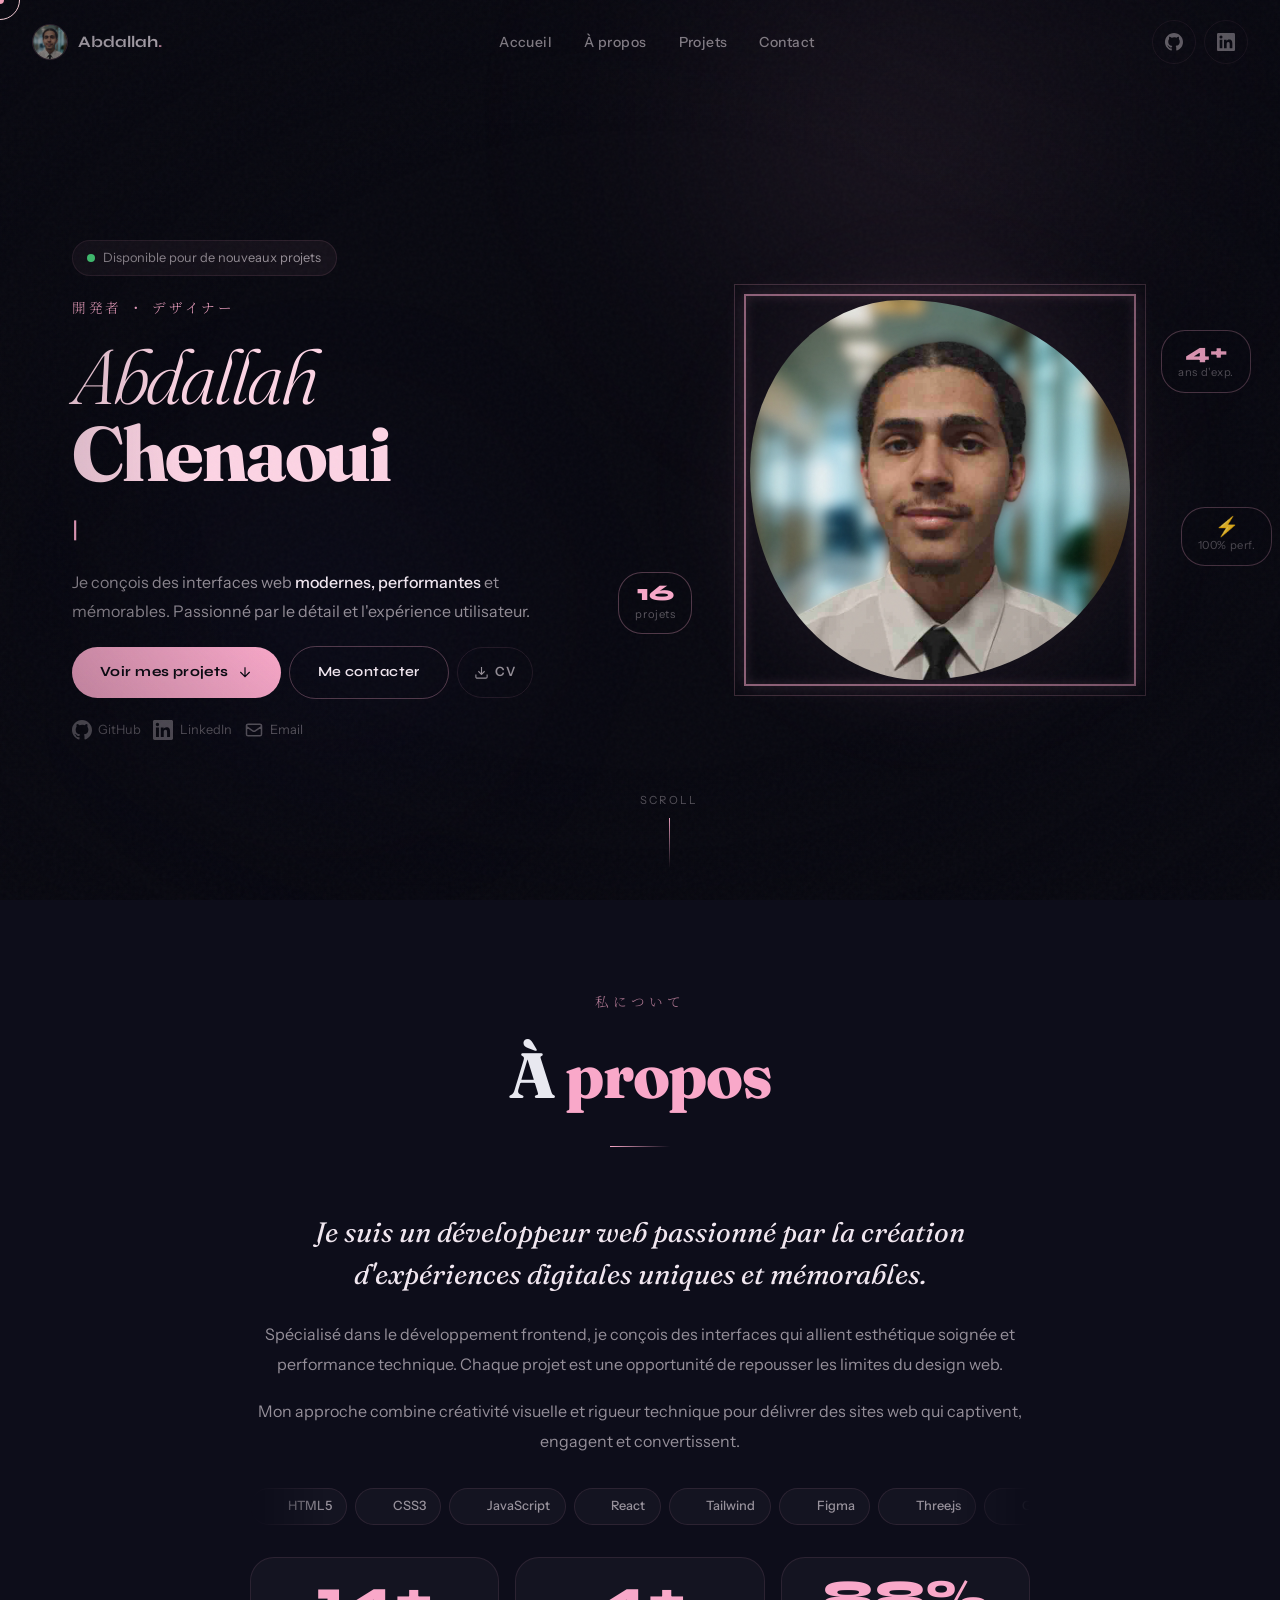
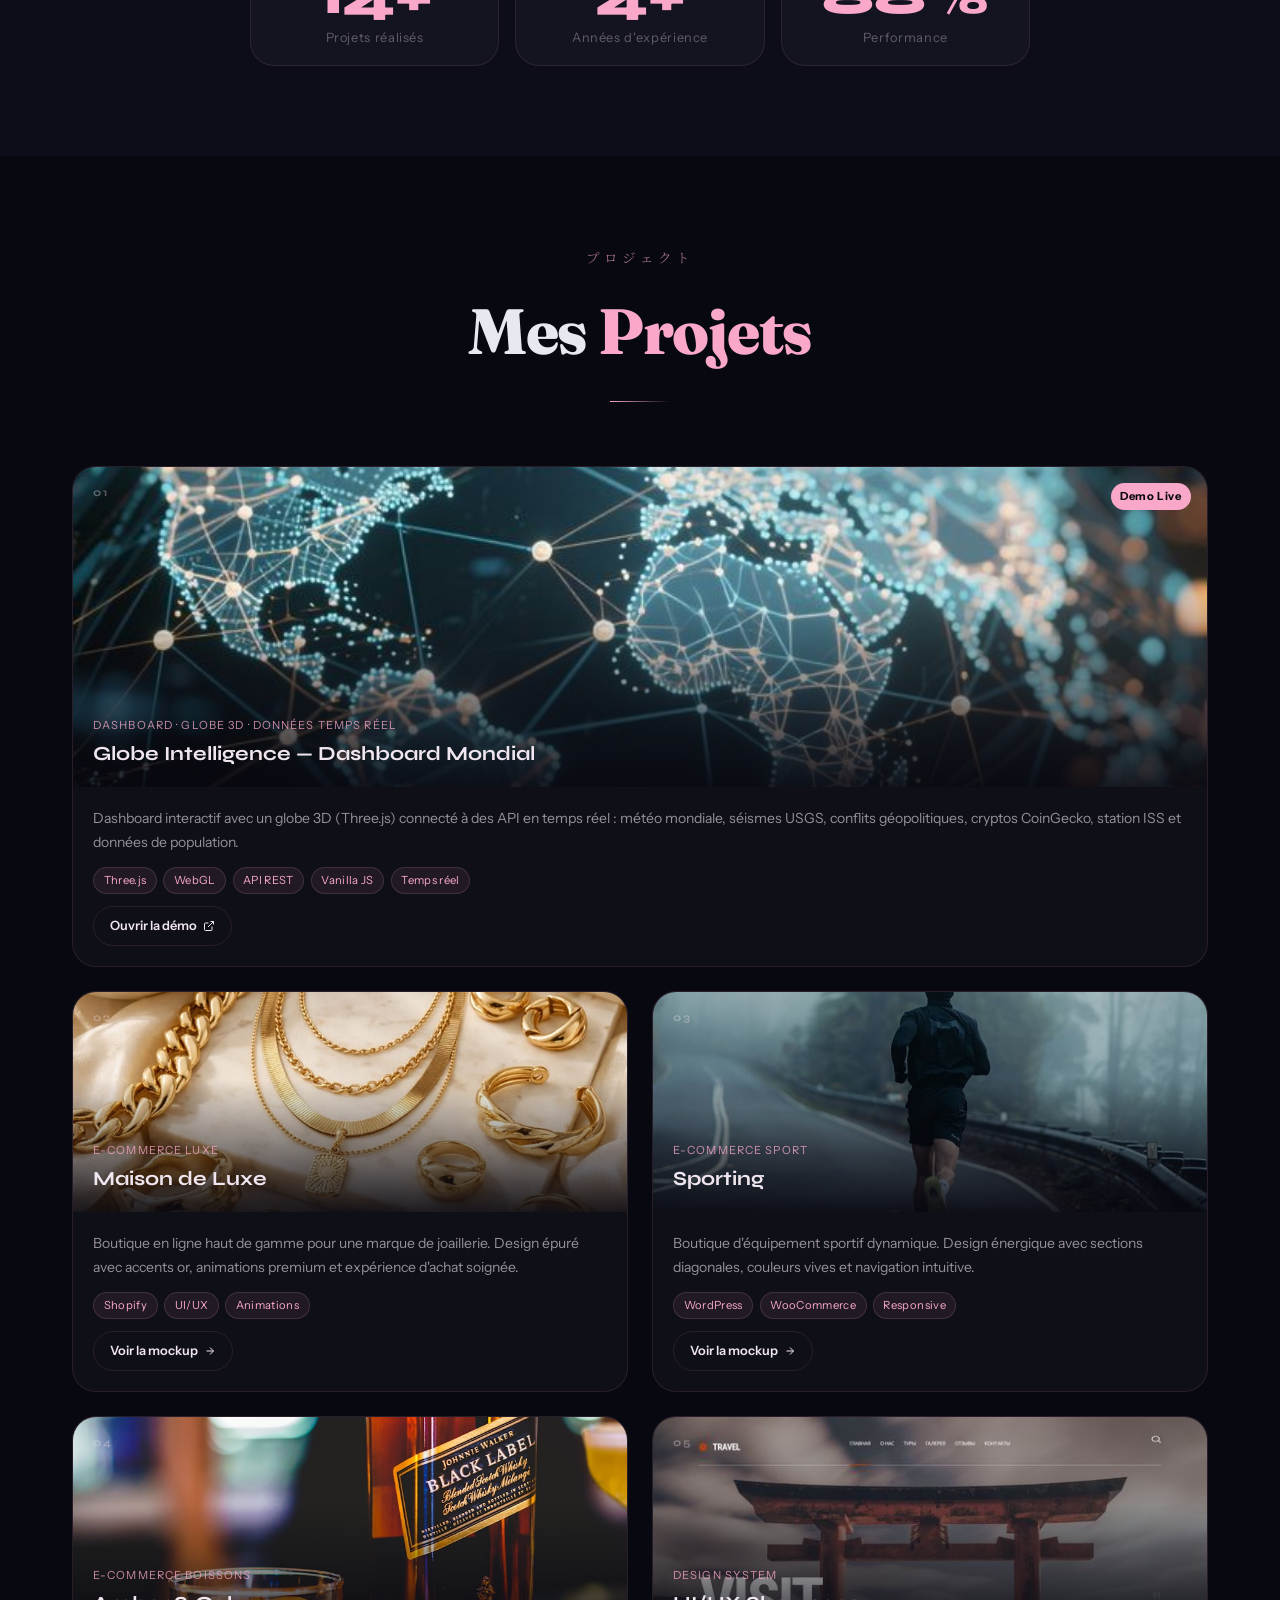
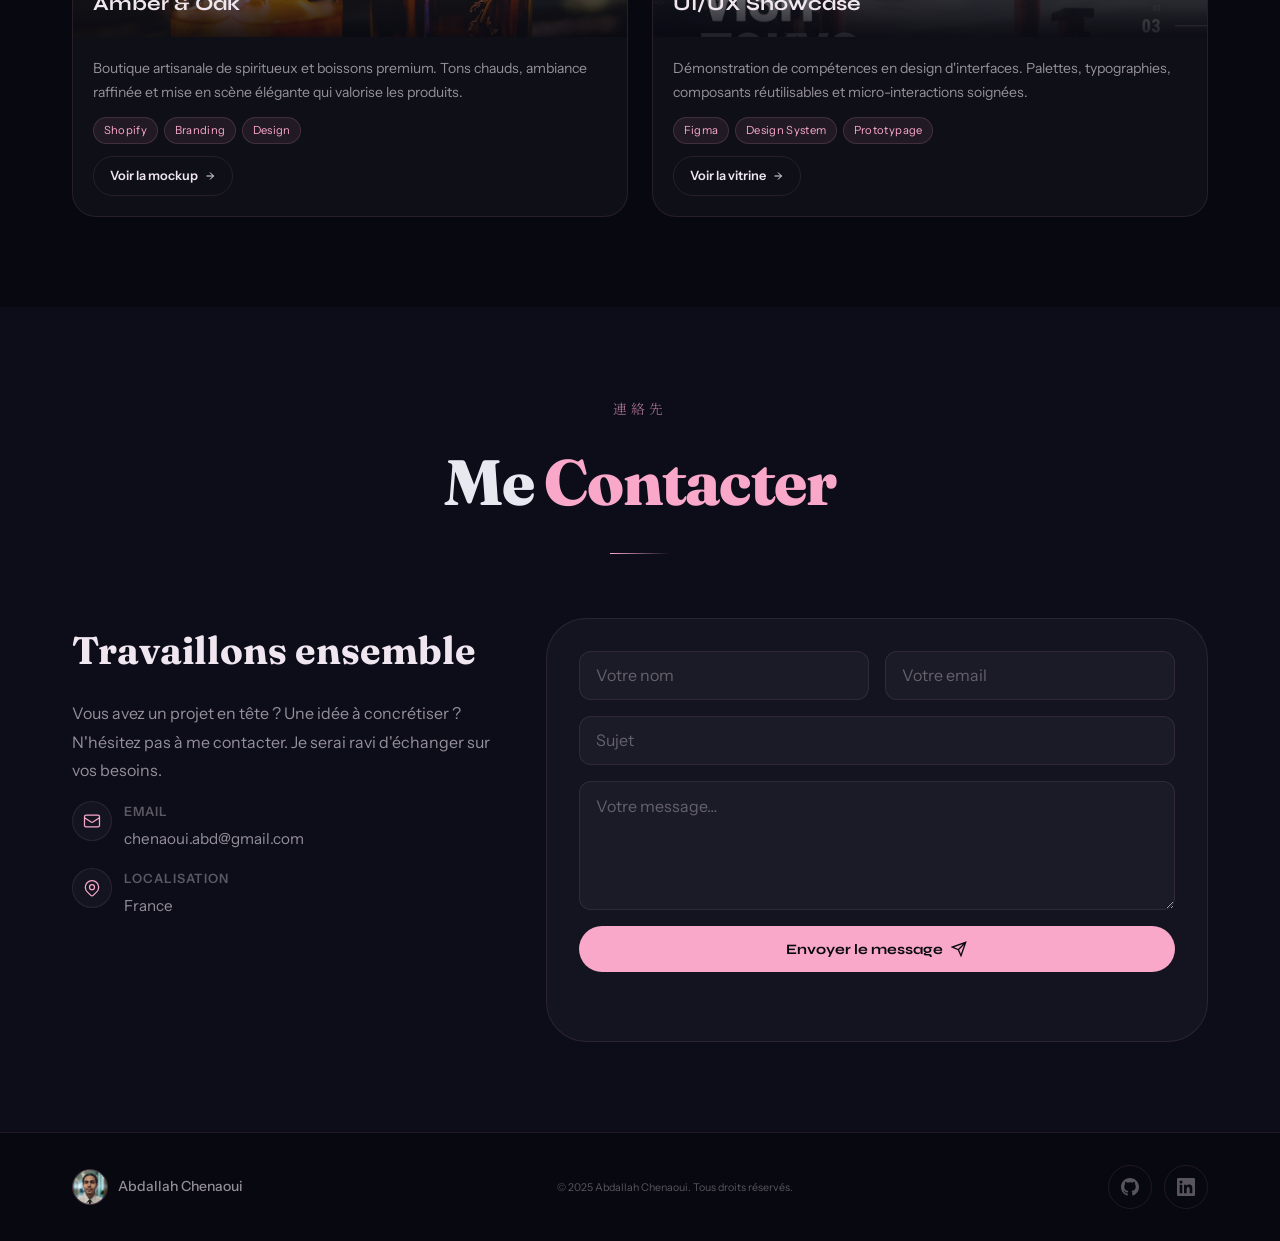
==== commit 8437ce0a: "Update index.html" ====
--- a/index.html
+++ b/index.html
@@ -3,7 +3,7 @@
 <head>
   <meta charset="UTF-8">
   <meta name="viewport" content="width=device-width, initial-scale=1">
-  <title>Abdallah Chenaoui — Développeur Web</title>
+  <title>Abdallah Chenaoui — Développeur </title>
   <meta name="description" content="Portfolio d'Abdallah Chenaoui, développeur web avec 4 ans d'expérience. Spécialisé en interfaces modernes, performantes et accessibles.">
 
   <!-- SEO -->
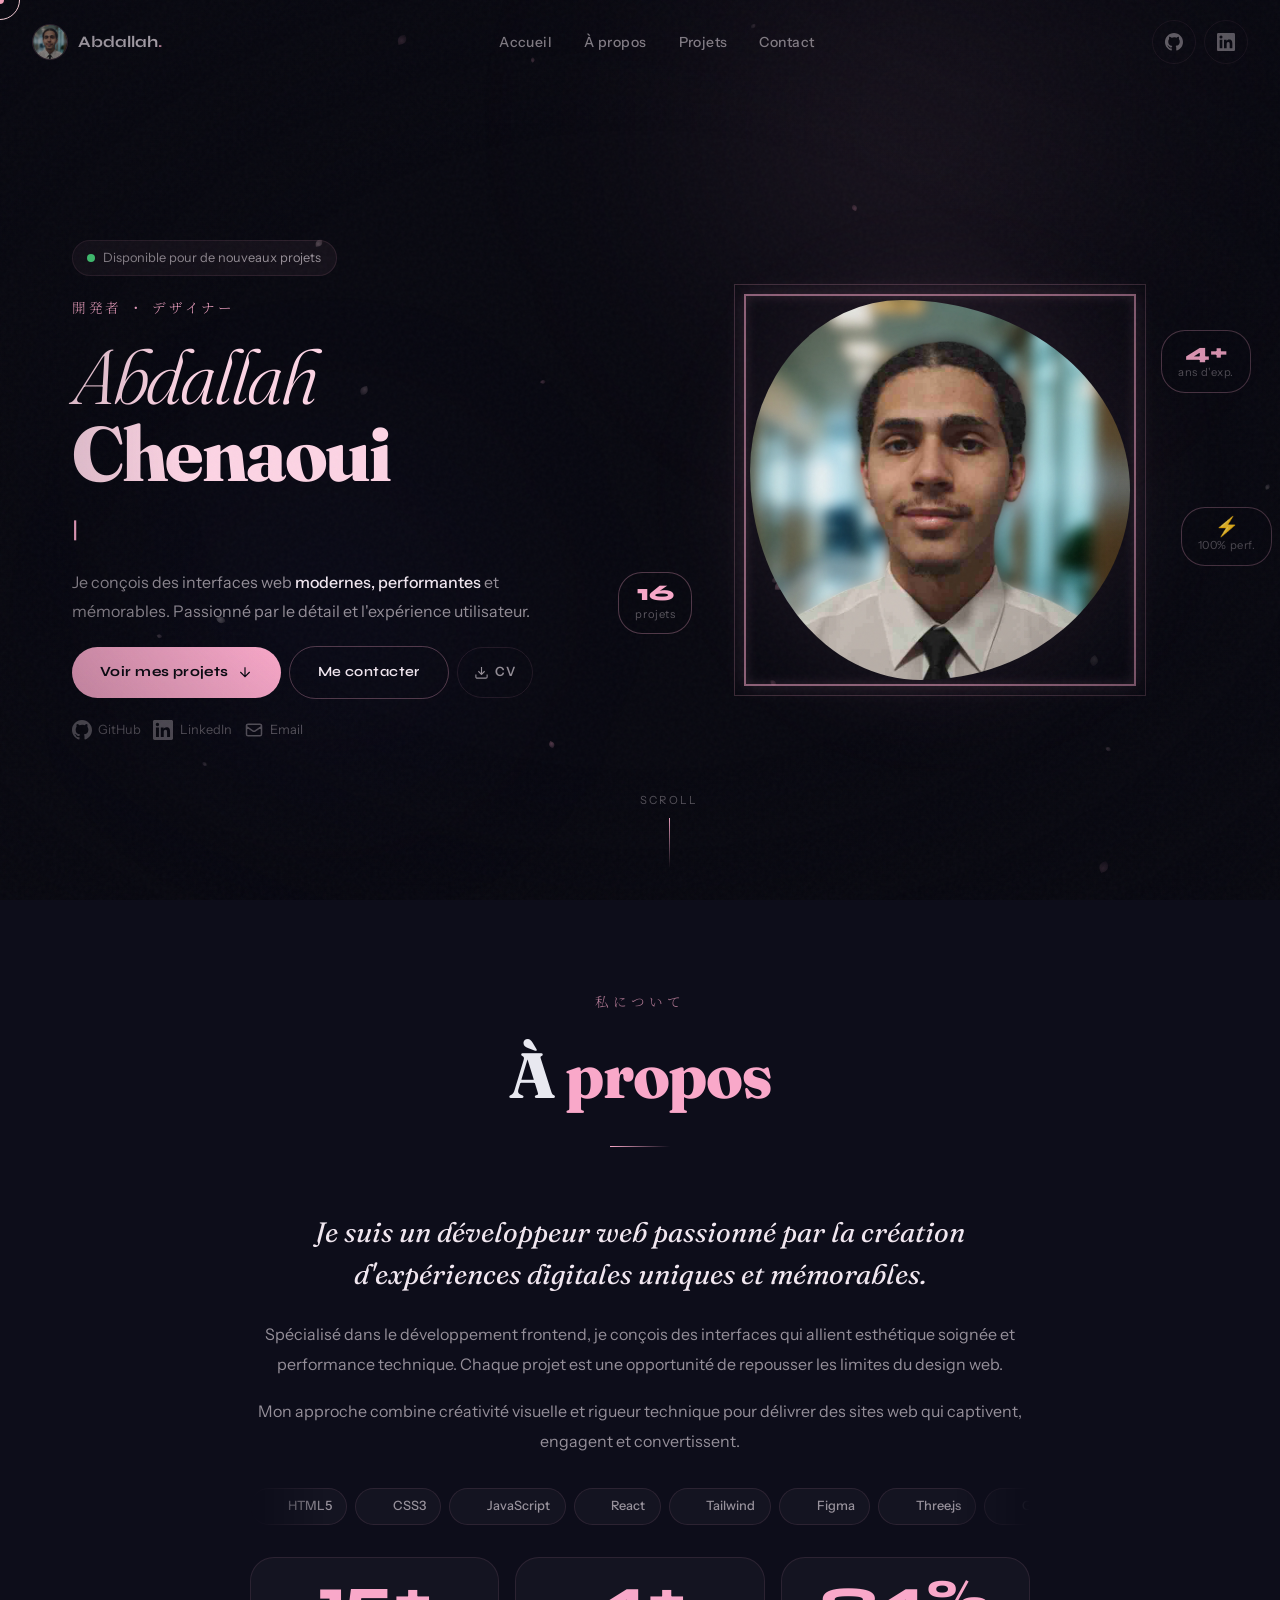
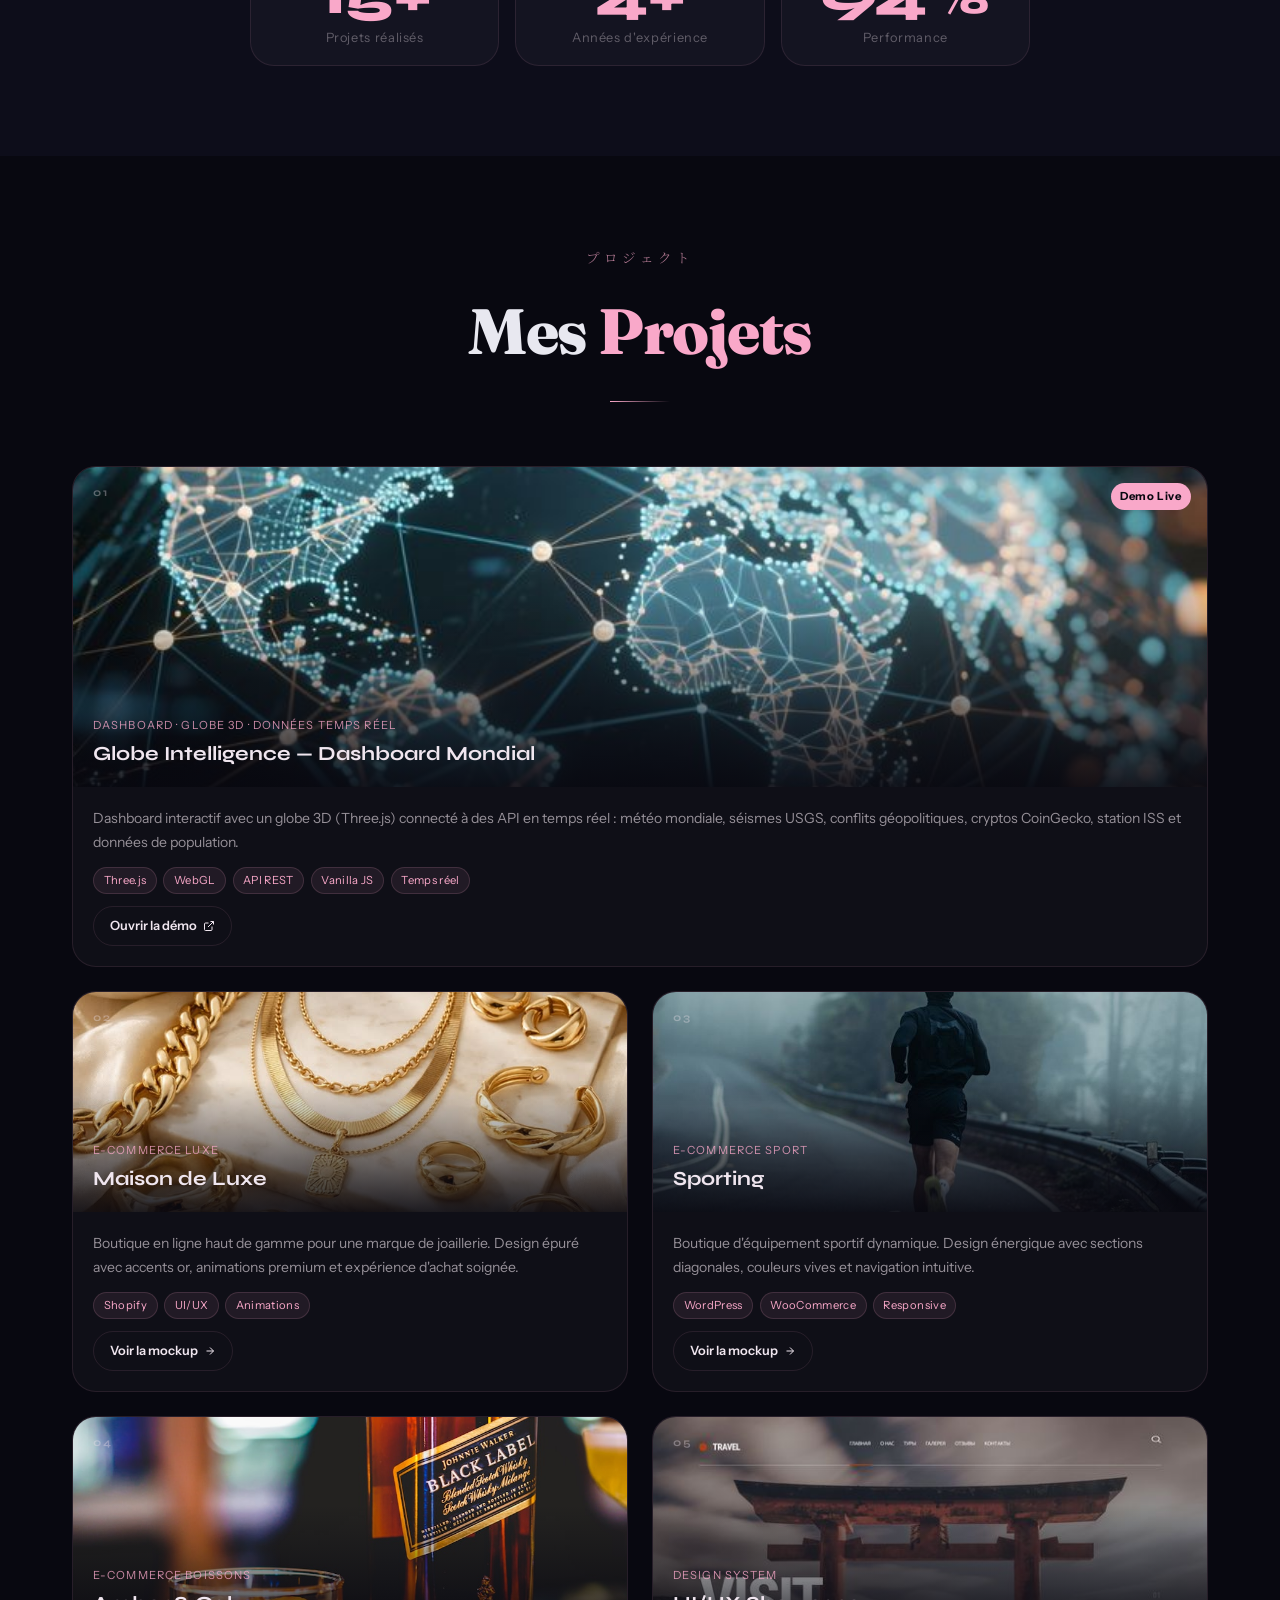
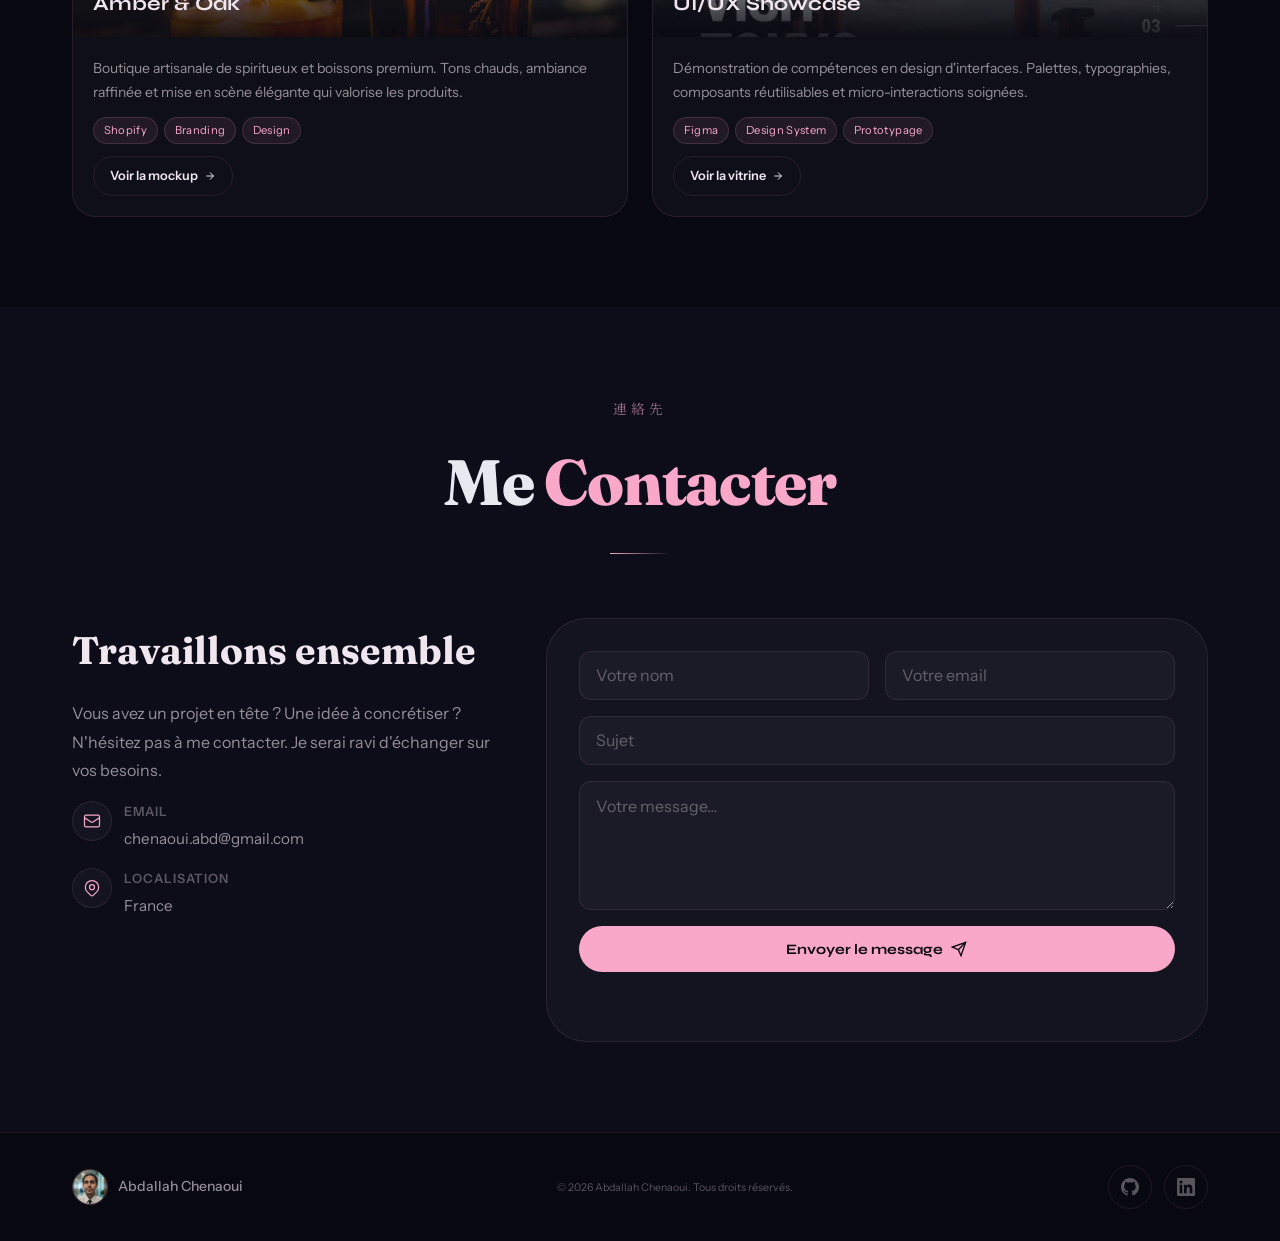
==== commit 9880b295: "Update copyright year in footer to 2026" ====
--- a/index.html
+++ b/index.html
@@ -655,7 +655,7 @@
           <span>Abdallah Chenaoui</span>
         </a>
         <p class="footer-copy">
-          <small>&copy; 2025 Abdallah Chenaoui. Tous droits réservés.</small>
+          <small>&copy; 2026 Abdallah Chenaoui. Tous droits réservés.</small>
         </p>
         <div class="footer-socials" aria-label="Réseaux sociaux">
           <a href="https://github.com/abd-chenaoui" target="_blank" rel="noopener noreferrer" aria-label="GitHub">
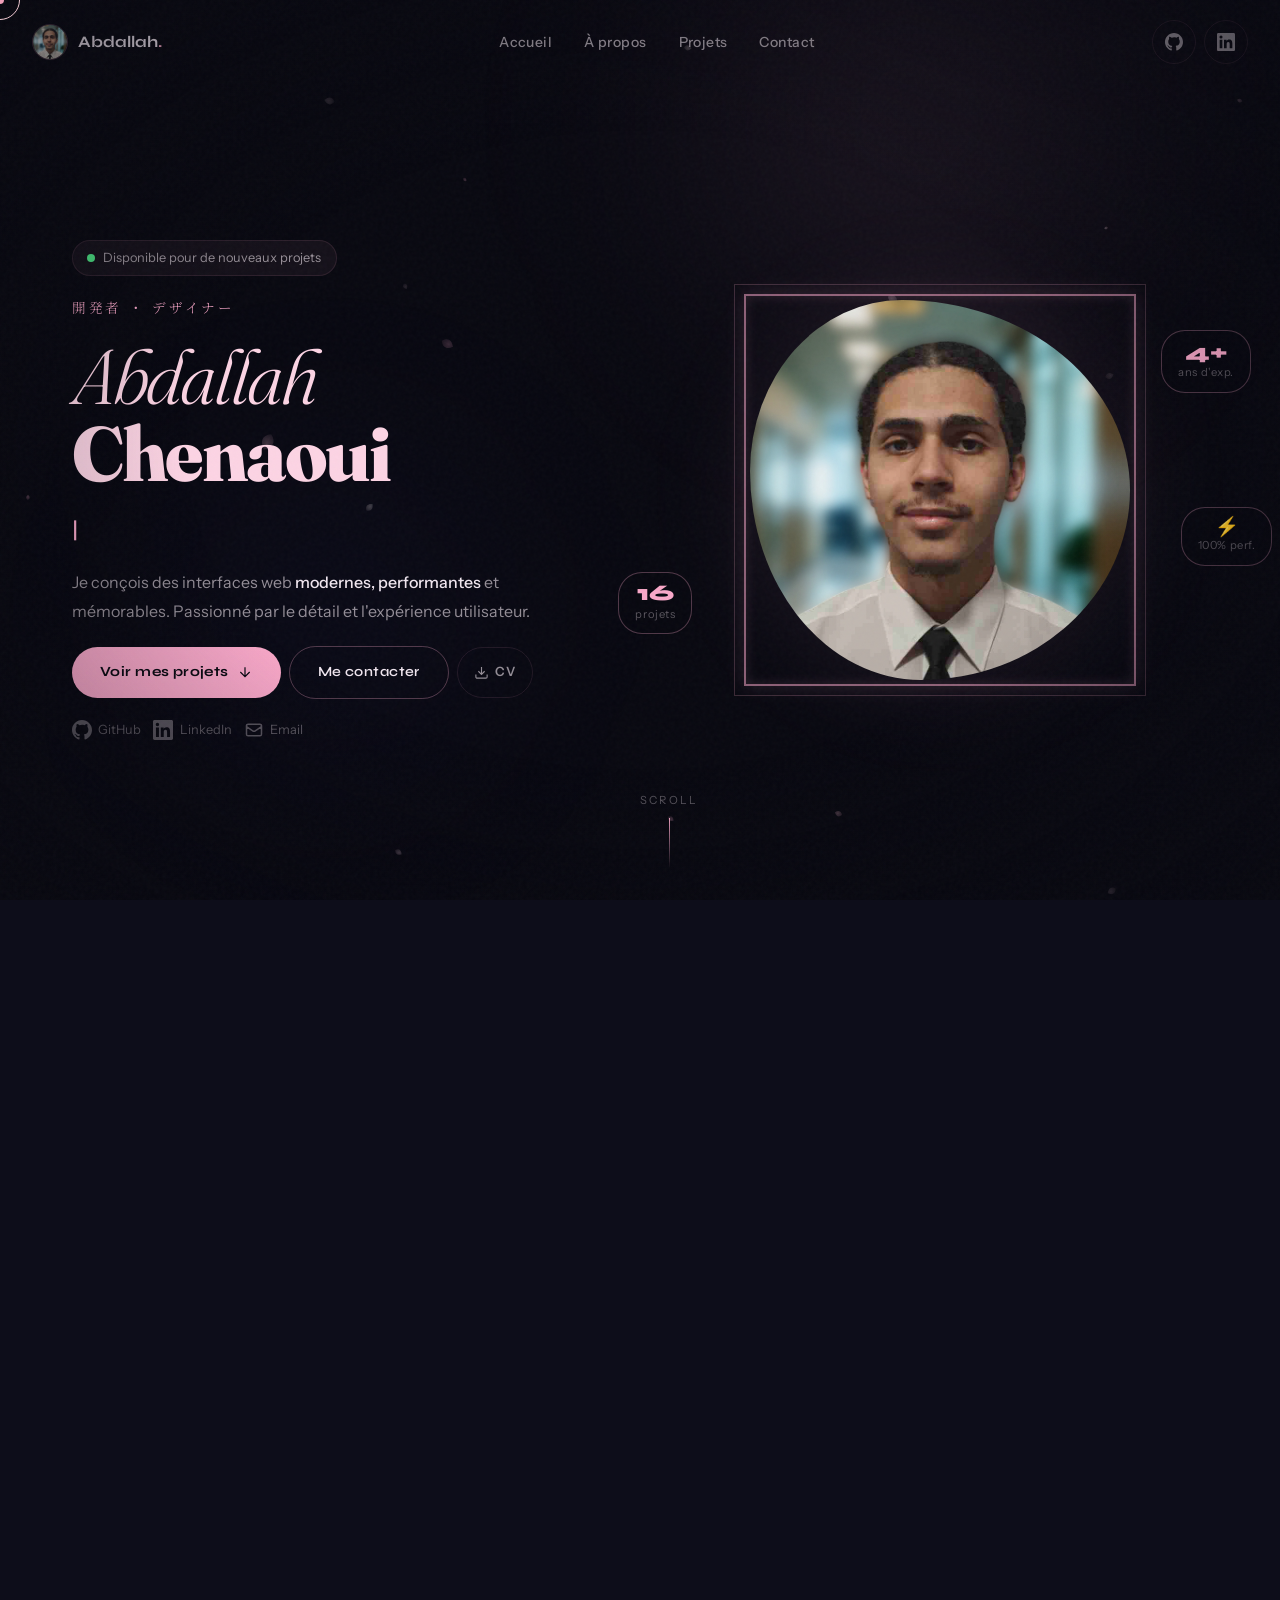
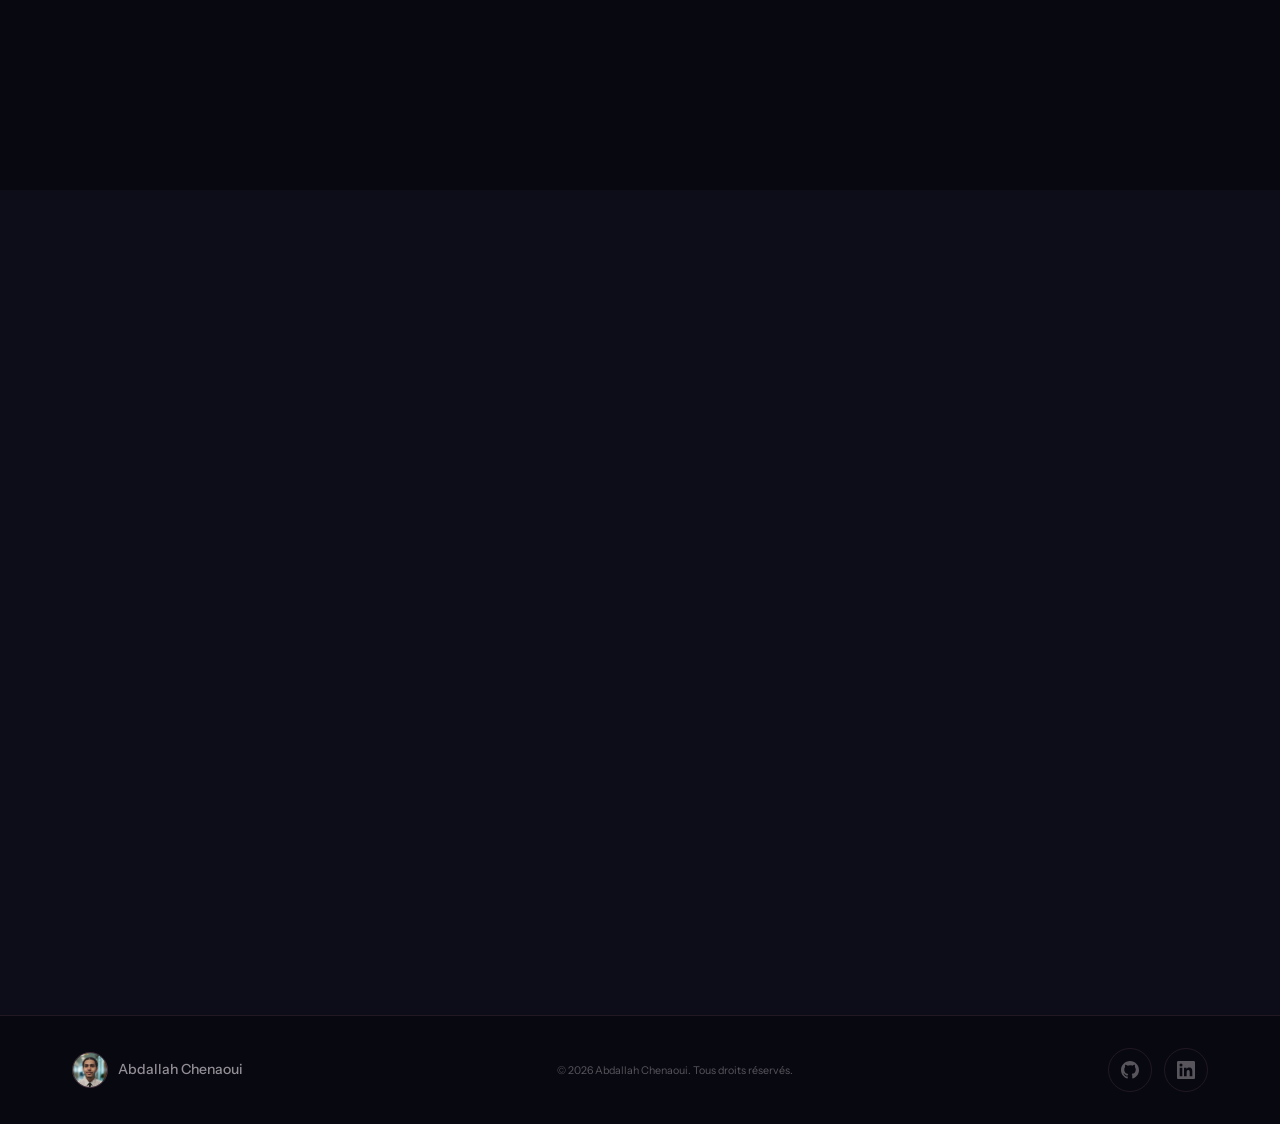
==== commit a583cbfd: "Update job title and description in index.html" ====
--- a/index.html
+++ b/index.html
@@ -4,7 +4,7 @@
   <meta charset="UTF-8">
   <meta name="viewport" content="width=device-width, initial-scale=1">
   <title>Abdallah Chenaoui — Développeur </title>
-  <meta name="description" content="Portfolio d'Abdallah Chenaoui, développeur web avec 4 ans d'expérience. Spécialisé en interfaces modernes, performantes et accessibles.">
+  <meta name="description" content="Portfolio d'Abdallah Chenaoui, développeur avec 4 ans d'expérience. Spécialisé en interfaces modernes, performantes et accessibles.">
 
   <!-- SEO -->
   <meta name="robots" content="index, follow">
@@ -12,7 +12,7 @@
   <link rel="canonical" href="https://abd-chenaoui.github.io/">
 
   <!-- Open Graph (réseaux sociaux, aperçu de lien) -->
-  <meta property="og:title" content="Abdallah Chenaoui — Développeur Web">
+  <meta property="og:title" content="Abdallah Chenaoui — Développeur ">
   <meta property="og:description" content="4 ans d'expérience · 16 projets réalisés · HTML CSS JS React">
   <meta property="og:type" content="website">
   <meta property="og:url" content="https://abd-chenaoui.github.io/">
@@ -21,7 +21,7 @@
 
   <!-- Twitter Card -->
   <meta name="twitter:card" content="summary_large_image">
-  <meta name="twitter:title" content="Abdallah Chenaoui — Développeur Web">
+  <meta name="twitter:title" content="Abdallah Chenaoui — Développeur ">
   <meta name="twitter:description" content="4 ans d'expérience · 16 projets réalisés · HTML CSS JS React">
   <meta name="twitter:image" content="https://abd-chenaoui.github.io/photo.jpg">
 
@@ -31,7 +31,7 @@
     "@context": "https://schema.org",
     "@type": "Person",
     "name": "Abdallah Chenaoui",
-    "jobTitle": "Développeur Web",
+    "jobTitle": "Développeur",
     "email": "chenaoui.abd@gmail.com",
     "telephone": "+33621758979",
     "url": "https://abd-chenaoui.github.io/",
@@ -342,10 +342,10 @@
 
         <div class="about-centered">
           <p class="about-lead reveal">
-            Je suis un développeur web passionné par la création d'expériences digitales uniques et mémorables.
+            Je suis un développeur passionné par la création d'expériences digitales uniques et mémorables.
           </p>
           <p class="about-body reveal reveal-delay-1">
-            Spécialisé dans le développement frontend, je conçois des interfaces qui allient esthétique soignée et performance technique. Chaque projet est une opportunité de repousser les limites du design web.
+            Spécialisé dans le Software, je conçois des interfaces qui allient esthétique soignée et performance technique. Chaque projet est une opportunité de repousser les limites des algorithmes et design web.
           </p>
           <p class="about-body reveal reveal-delay-2">
             Mon approche combine créativité visuelle et rigueur technique pour délivrer des sites web qui captivent, engagent et convertissent.
